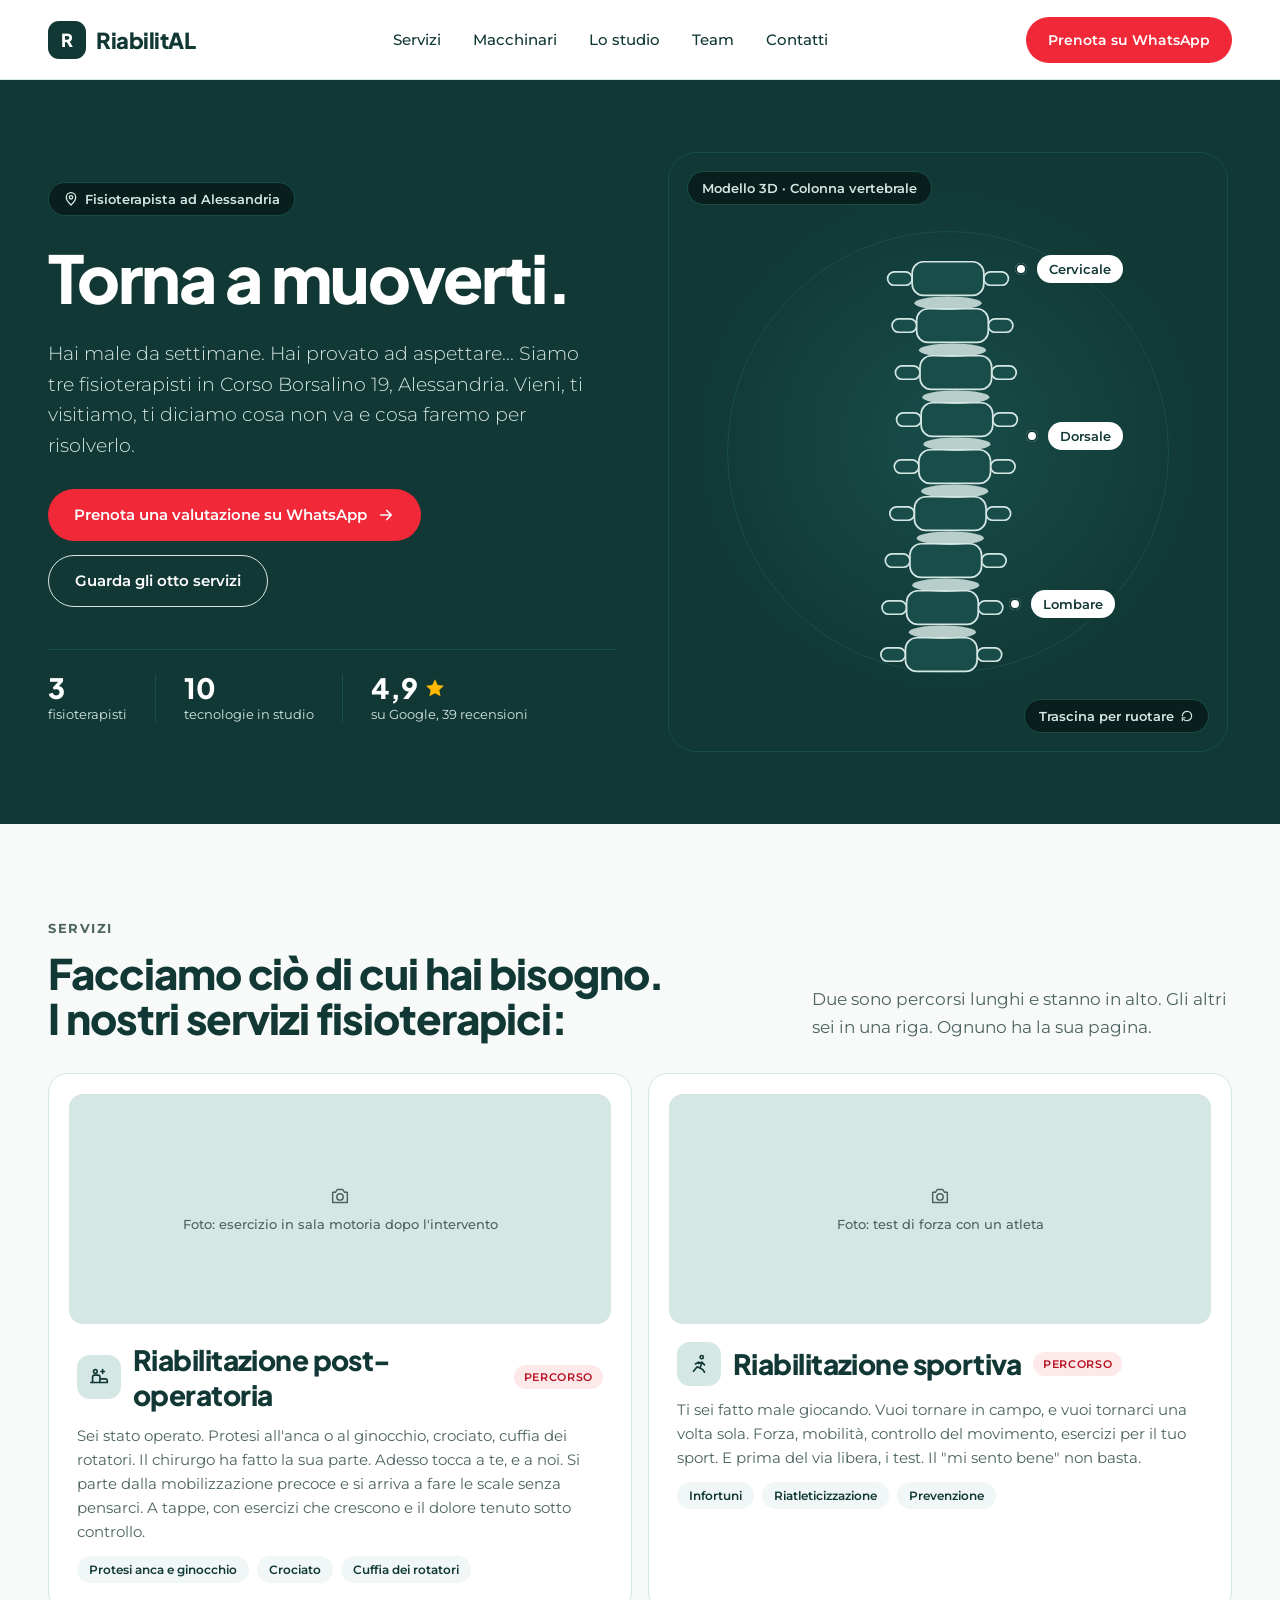
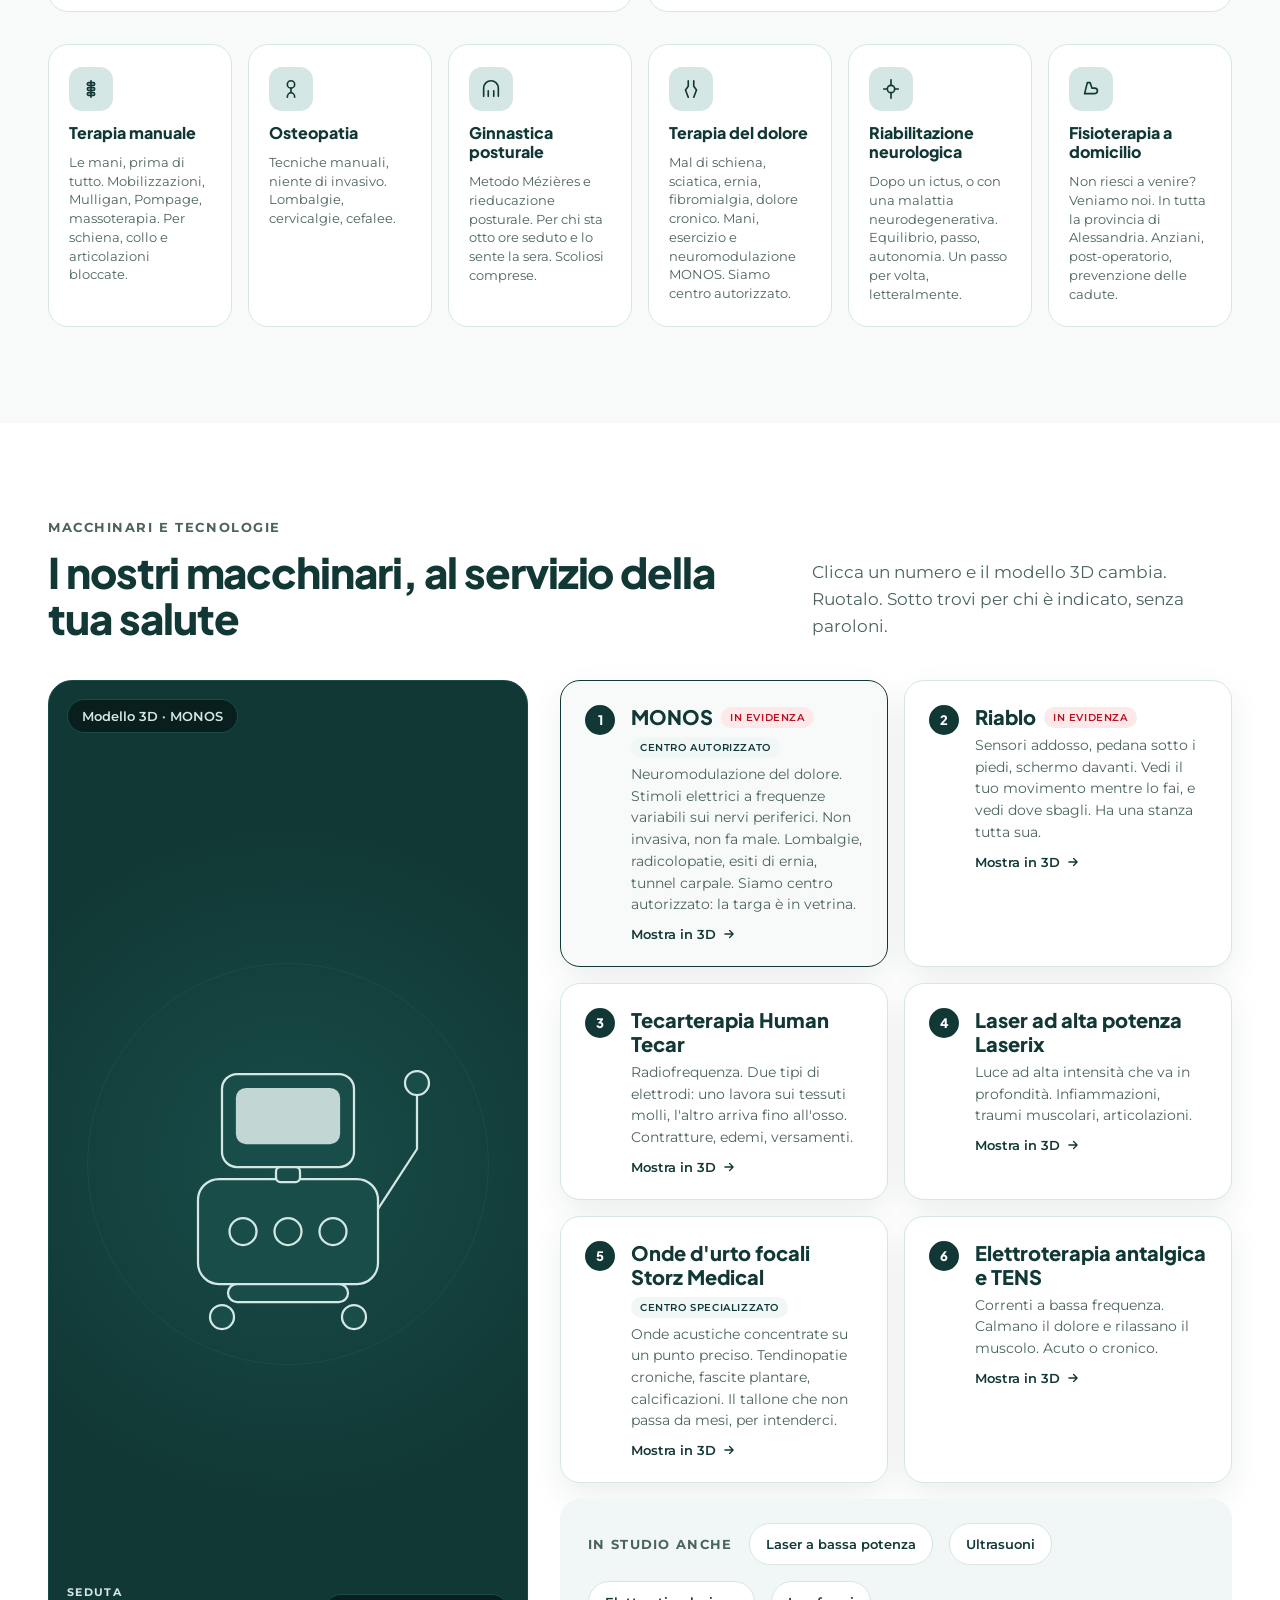
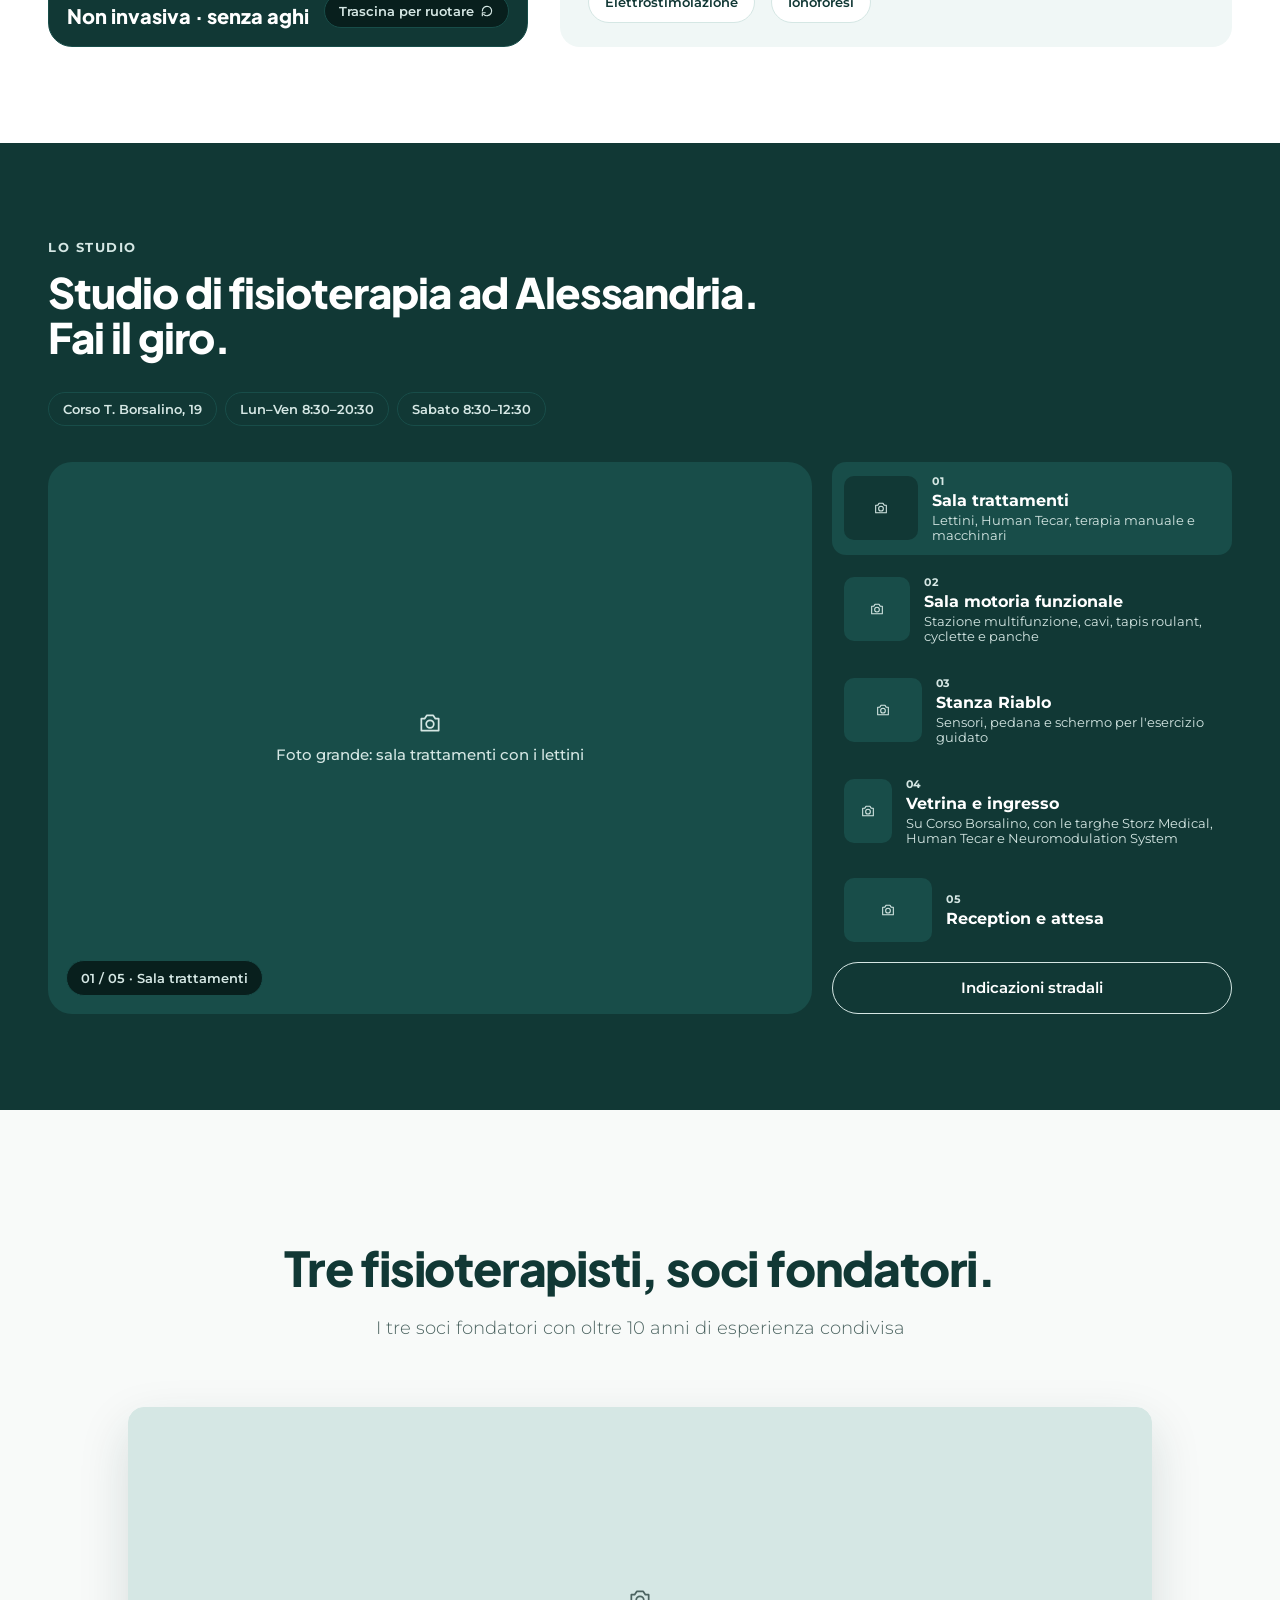
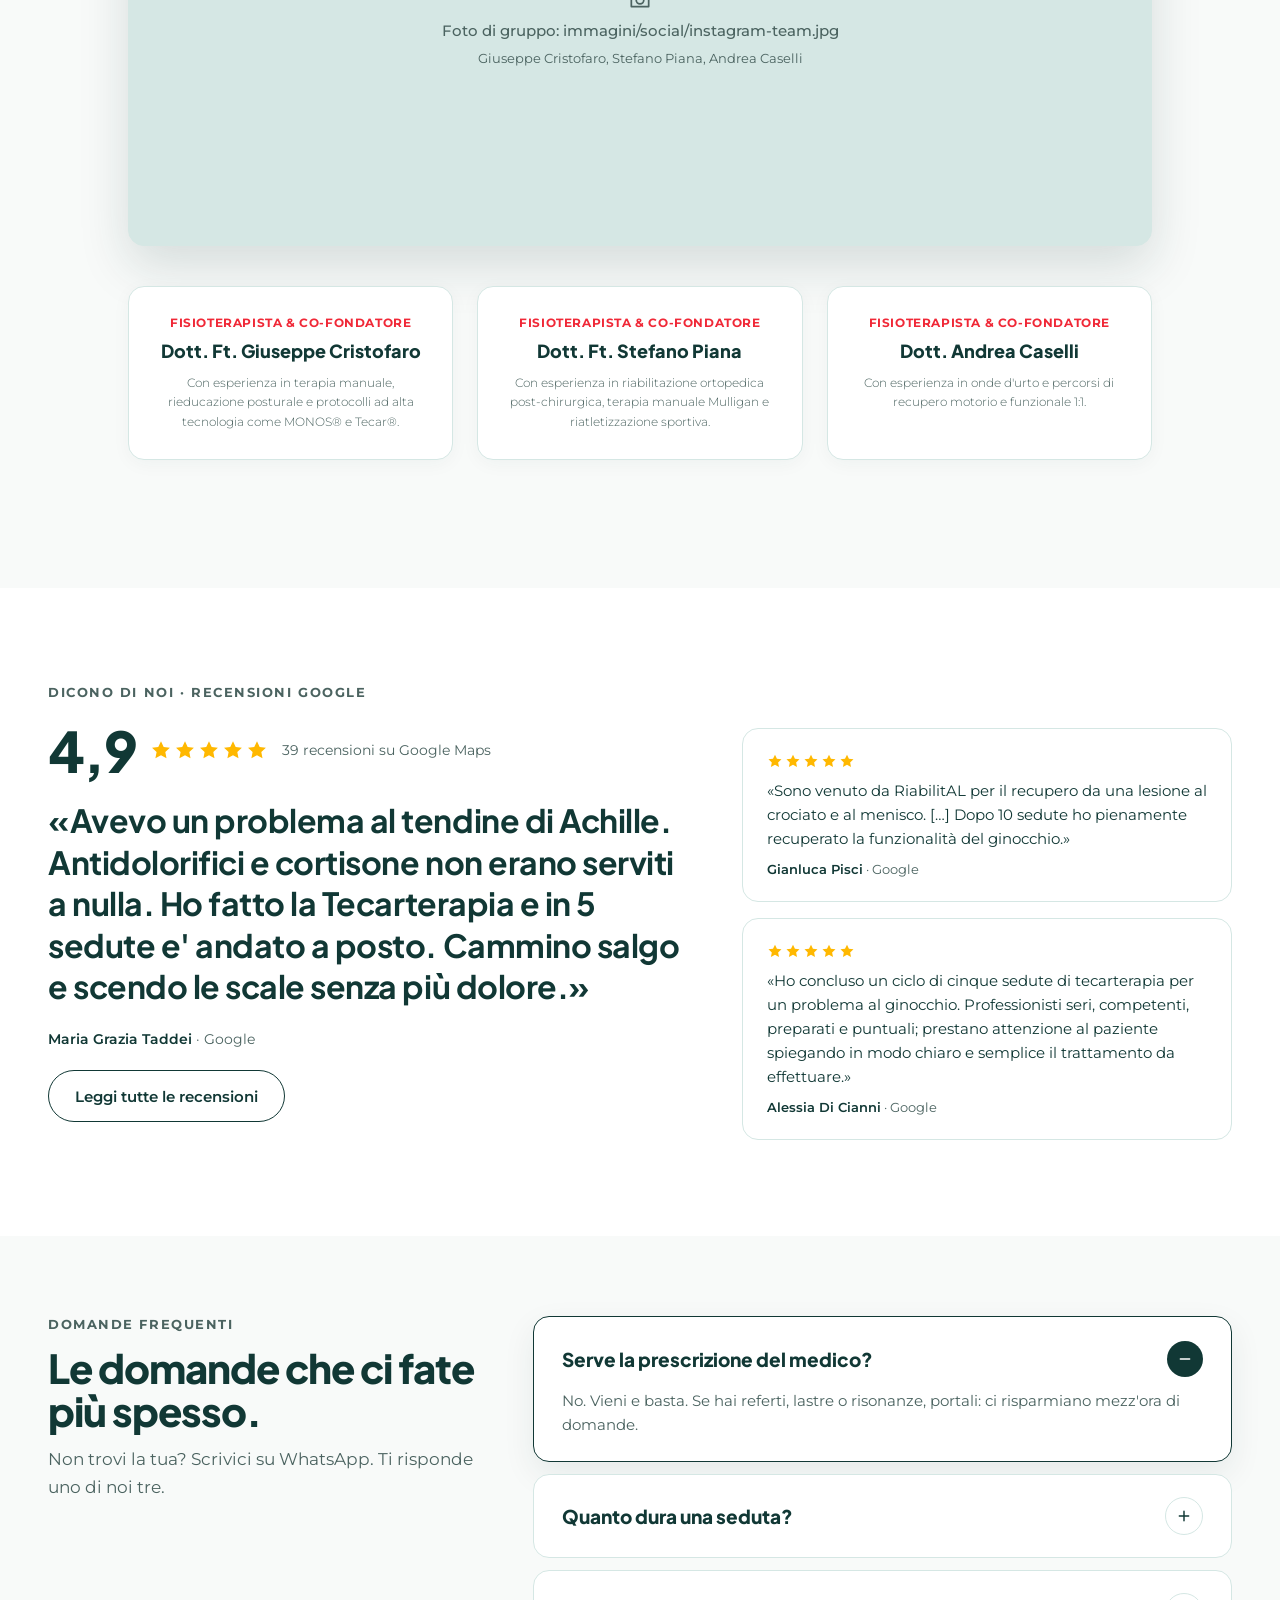
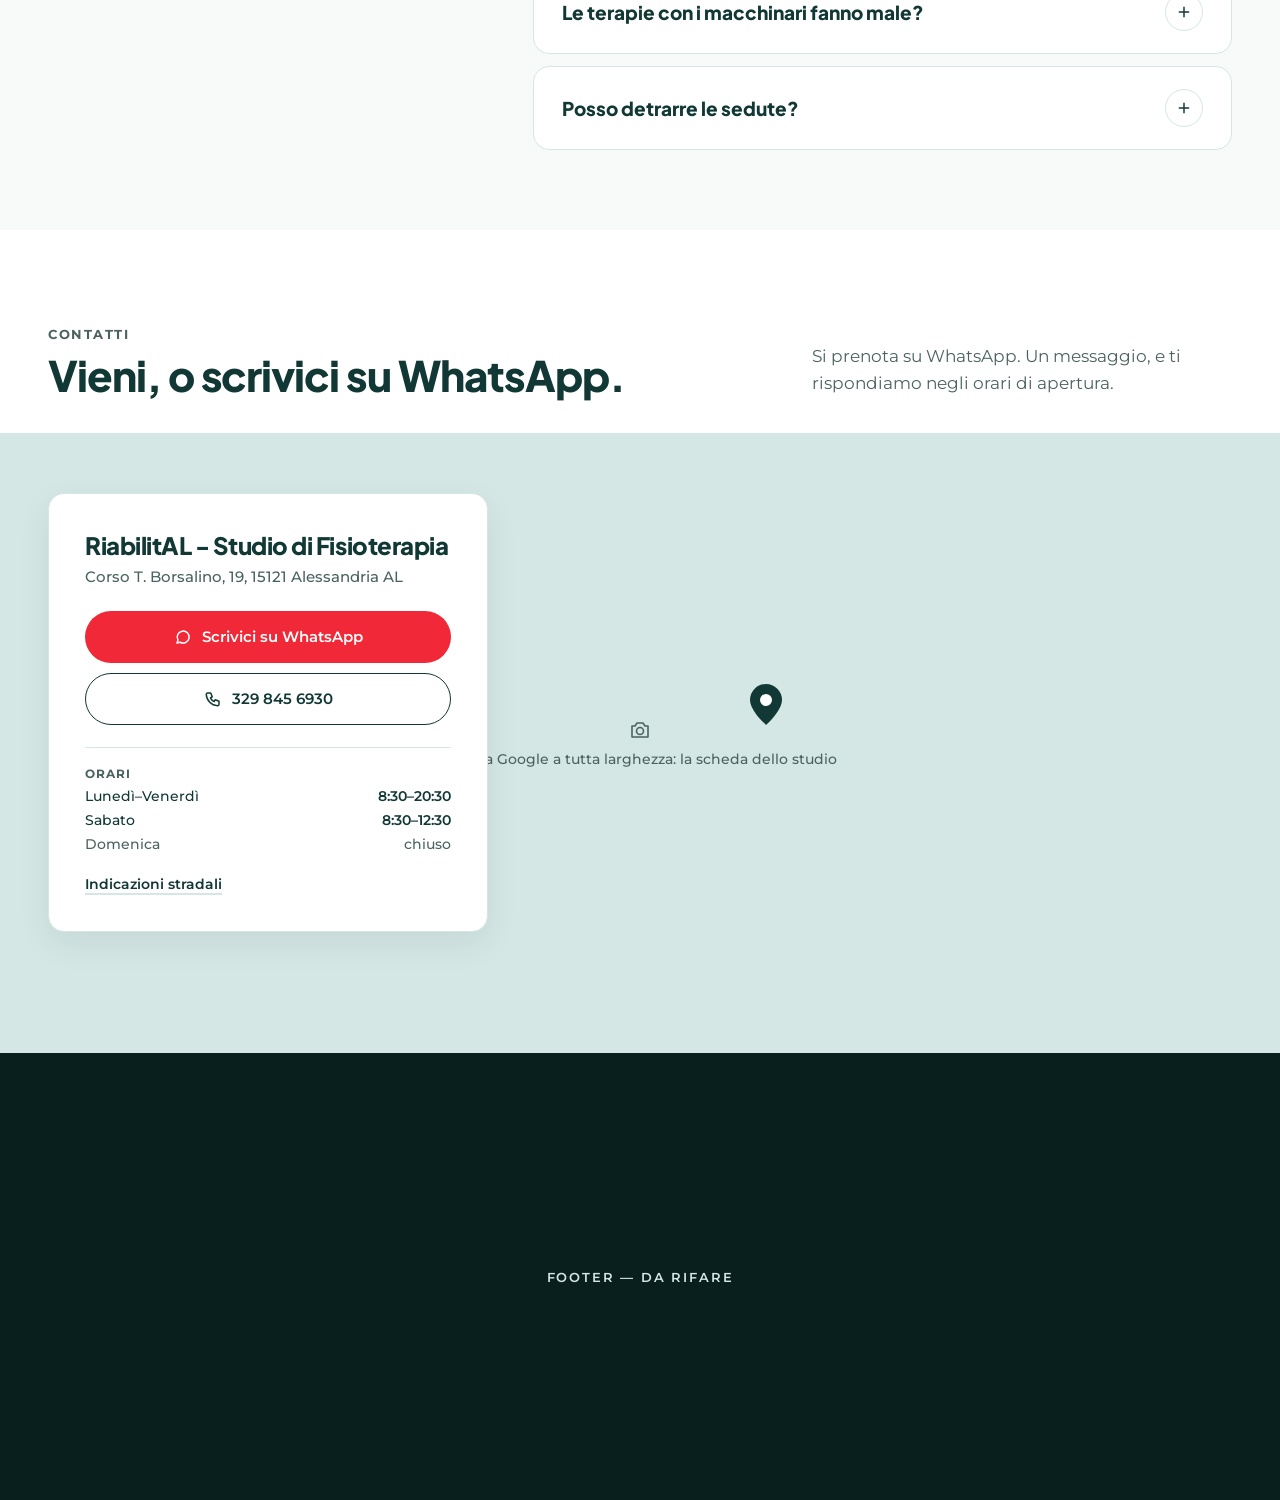
==== anteprima/a-desktop.html @ d99a300f "Anteprima privata home: versioni A e B con interruttore Co-Authored-By: Claude Opus 5.5 <noreply@ant" ====
<!doctype html>
<html lang="it">
<head>
<meta charset="utf-8">
<meta name="robots" content="noindex, nofollow">
<title>RiabilitAL — Versione A (Unione), desktop</title>

<meta name="viewport" content="width=device-width, initial-scale=1">

<link rel="preconnect" href="https://fonts.googleapis.com">
<link href="https://fonts.googleapis.com/css2?family=Plus+Jakarta+Sans:wght@700;800;900&family=Montserrat:wght@300;400;500;600;700&display=swap" rel="stylesheet">
<style>
body{margin:0;background:#ffffff;color:#113835;font-family:Montserrat,'Segoe UI',Arial,sans-serif;-webkit-font-smoothing:antialiased}
h1,h2,h3,h4{font-family:'Plus Jakarta Sans',Montserrat,Arial,sans-serif;margin:0;color:inherit}
p{margin:0}
a{color:inherit;text-decoration:none}a:hover{color:inherit}
button{font-family:inherit}
.wrap{max-width:1376px;margin:0 auto;padding:0 48px;box-sizing:border-box;width:100%}
.btn{display:inline-flex;align-items:center;justify-content:center;gap:10px;border-radius:999px;padding:0 26px;height:52px;font-weight:600;font-size:15px;white-space:nowrap;box-sizing:border-box;border:0;cursor:pointer}
.cta{background:#f02837;color:#ffffff}.cta:hover{background:#d41c2a!important}.cta:active{background:#b81220!important}
.chip{display:inline-flex;align-items:center;gap:6px;border-radius:999px;padding:8px 14px;font-size:13px;font-weight:600;white-space:nowrap;box-sizing:border-box}
.tile{background:#ffffff;border:1px solid #d5e7e4;border-radius:20px;box-sizing:border-box}
.card{background:#ffffff;border:1px solid #d5e7e4;border-radius:16px;box-sizing:border-box}
.lift{box-shadow:0 12px 32px rgba(17,56,53,.08)}
.ph{background:#d5e7e4;border-radius:14px;display:flex;flex-direction:column;align-items:center;justify-content:center;gap:8px;color:#4b6360;font-size:13px;font-weight:500;text-align:center;padding:16px;box-sizing:border-box;line-height:1.4}
.ph.dk{background:#184d49;color:#d5e7e4}
.eyebrow{font-size:13px;font-weight:700;letter-spacing:.12em;text-transform:uppercase;color:#4b6360}
.h2{font-size:42px;font-weight:800;letter-spacing:-.025em;line-height:1.08}
.lead{font-size:17px;line-height:1.6;color:#4b6360}
.ico{width:44px;height:44px;border-radius:13px;background:#d5e7e4;display:flex;align-items:center;justify-content:center;color:#113835;flex:none}
.stars{display:inline-flex;gap:2px}
.dot{width:30px;height:30px;border-radius:50%;background:#113835;color:#ffffff;display:flex;align-items:center;justify-content:center;font-family:'Plus Jakarta Sans',sans-serif;font-weight:800;font-size:13px;border:2px solid #113835;box-sizing:border-box;flex:none}
@keyframes sway{from{transform:rotateY(-26deg)}to{transform:rotateY(26deg)}}
.sway{animation:sway 7s ease-in-out infinite alternate;transform-style:preserve-3d}
@keyframes pulse{from{transform:scale(1);opacity:.7}to{transform:scale(2.8);opacity:0}}
.pulse{animation:pulse 2.2s ease-out infinite}
</style>
</head>
<body>


<div style="display:flex;flex-direction:column;min-height:7900px;width:100%;background:#ffffff">

<header style="background:#ffffff;width:100%;height:80px;box-sizing:border-box;padding:0 48px;display:flex;align-items:center;justify-content:space-between;gap:32px;border-bottom:1px solid #d5e7e4;position:relative;z-index:2">
<a href="#" aria-label="RiabilitAL, torna alla home" style="display:flex;align-items:center;gap:10px">
<span style="width:38px;height:38px;border-radius:11px;background:#113835;color:#ffffff;display:flex;align-items:center;justify-content:center;font-family:'Plus Jakarta Sans',sans-serif;font-weight:900;font-size:18px">R</span>
<span style="font-family:'Plus Jakarta Sans',sans-serif;font-weight:800;font-size:22px;letter-spacing:-.02em;color:#113835">RiabilitAL</span>
</a>
<nav aria-label="Menu principale" style="display:flex;align-items:center;gap:32px;font-size:15px;font-weight:500;color:#113835">
<a href="#servizi">Servizi</a><a href="#macchinari">Macchinari</a><a href="#studio">Lo studio</a><a href="#team">Team</a><a href="#contatti">Contatti</a>
</nav>
<a href="https://wa.me/393298456930?text=Buongiorno%2C%20vorrei%20prenotare%20una%20valutazione%20fisioterapica.%20Quando%20avete%20posto%3F" class="btn cta" style="height:46px;padding:0 22px;font-size:14px">Prenota su WhatsApp</a>
</header>

<section id="hero" style="background:#113835;color:#ffffff;position:relative;overflow:hidden">
<div class="wrap" style="display:grid;grid-template-columns:repeat(auto-fit,minmax(min(520px,100%),1fr));gap:48px;align-items:center;padding-top:72px;padding-bottom:72px;min-height:740px">
<div style="display:flex;flex-direction:column;gap:28px">
<h1 class="chip" style="align-self:flex-start;border:1px solid #184d49;background:#081f1d;color:#d5e7e4;font-family:inherit"><svg width="16" height="16" viewBox="0 0 24 24" fill="none" stroke="currentColor" stroke-width="2" stroke-linecap="round" stroke-linejoin="round" aria-hidden="true"><path d="M12 21s-7-6.2-7-11.5A7 7 0 0 1 19 9.5C19 14.8 12 21 12 21z"/><circle cx="12" cy="9.5" r="2.5"/></svg>Fisioterapista ad Alessandria</h1>
<p style="font-family:'Plus Jakarta Sans',Montserrat,Arial,sans-serif;font-size:66px;font-weight:800;line-height:1.02;letter-spacing:-.03em;color:#ffffff">Torna a muoverti.</p>
<p style="font-size:19px;line-height:1.6;color:#d5e7e4;font-weight:300;max-width:540px">Hai male da settimane. Hai provato ad aspettare... Siamo tre fisioterapisti in Corso Borsalino 19, Alessandria. Vieni, ti visitiamo, ti diciamo cosa non va e cosa faremo per risolverlo.</p>
<div style="display:flex;gap:14px;flex-wrap:wrap">
<a href="https://wa.me/393298456930?text=Buongiorno%2C%20vorrei%20prenotare%20una%20valutazione%20fisioterapica.%20Quando%20avete%20posto%3F" class="btn cta">Prenota una valutazione su WhatsApp<svg width="18" height="18" viewBox="0 0 24 24" fill="none" stroke="currentColor" stroke-width="2.2" stroke-linecap="round" stroke-linejoin="round" aria-hidden="true"><path d="M5 12h14M13 6l6 6-6 6"/></svg></a>
<a href="#servizi" class="btn" style="border:1.5px solid #d5e7e4;color:#ffffff;background:transparent">Guarda gli otto servizi</a>
</div>
<div style="display:flex;margin-top:14px;border-top:1px solid #184d49;padding-top:24px">
<div style="padding-right:28px;border-right:1px solid #184d49;display:flex;flex-direction:column;gap:4px"><strong style="font-family:'Plus Jakarta Sans',sans-serif;font-size:28px;font-weight:800;line-height:1">3</strong><span style="font-size:13px;color:#d5e7e4">fisioterapisti</span></div>
<div style="padding:0 28px;border-right:1px solid #184d49;display:flex;flex-direction:column;gap:4px"><strong style="font-family:'Plus Jakarta Sans',sans-serif;font-size:28px;font-weight:800;line-height:1">10</strong><span style="font-size:13px;color:#d5e7e4">tecnologie in studio</span></div>
<div style="padding-left:28px;display:flex;flex-direction:column;gap:4px"><strong style="font-family:'Plus Jakarta Sans',sans-serif;font-size:28px;font-weight:800;line-height:1;display:inline-flex;align-items:center;gap:6px">4,9<svg width="22" height="22" viewBox="0 0 24 24" fill="#ffb800" aria-hidden="true"><path d="M12 2.5l2.9 6.2 6.8.8-5 4.7 1.3 6.7L12 17.6 5.9 20.9l1.3-6.7-5-4.7 6.8-.8z"/></svg></strong><span style="font-size:13px;color:#d5e7e4">su Google, 39 recensioni</span></div>
</div>
</div>
<div style="display:flex;justify-content:center">
<div style="position:relative;width:100%;max-width:560px;height:600px;border-radius:28px;border:1px solid #184d49;background:radial-gradient(circle at 50% 48%,#184d49 0%,#113835 62%);display:flex;align-items:center;justify-content:center;overflow:hidden;box-sizing:border-box">
<span aria-hidden="true" style="position:absolute;width:440px;height:440px;border-radius:50%;border:1px solid #184d49;left:50%;top:50%;transform:translate(-50%,-50%)"></span>
<span class="chip" style="position:absolute;top:18px;left:18px;background:#081f1d;color:#d5e7e4;border:1px solid #184d49">Modello 3D · Colonna vertebrale</span>
<span class="chip" style="position:absolute;bottom:18px;right:18px;background:#081f1d;color:#d5e7e4;border:1px solid #184d49">Trascina per ruotare<svg width="14" height="14" viewBox="0 0 24 24" fill="none" stroke="currentColor" stroke-width="2" stroke-linecap="round" stroke-linejoin="round" aria-hidden="true"><path d="M4 12a8 8 0 1 1 2.3 5.7"/><path d="M4 20v-5h5"/></svg></span>
<div style="perspective:900px;display:flex;align-items:center;justify-content:center">
<svg class="sway" width="230" height="470" viewBox="0 0 200 420" role="img" aria-label="Segnaposto del modello 3D della colonna vertebrale che ruota">
<g stroke="#d5e7e4" stroke-width="1.5" fill="#184d49">
<rect x="46" y="49" width="22" height="12" rx="6"/><rect x="132" y="49" width="22" height="12" rx="6"/><rect x="68" y="40" width="64" height="30" rx="10"/>
<rect x="50" y="91" width="22" height="12" rx="6"/><rect x="136" y="91" width="22" height="12" rx="6"/><rect x="72" y="82" width="64" height="30" rx="10"/>
<rect x="53" y="133" width="22" height="12" rx="6"/><rect x="139" y="133" width="22" height="12" rx="6"/><rect x="75" y="124" width="64" height="30" rx="10"/>
<rect x="54" y="175" width="22" height="12" rx="6"/><rect x="140" y="175" width="22" height="12" rx="6"/><rect x="76" y="166" width="64" height="30" rx="10"/>
<rect x="52" y="217" width="22" height="12" rx="6"/><rect x="138" y="217" width="22" height="12" rx="6"/><rect x="74" y="208" width="64" height="30" rx="10"/>
<rect x="48" y="259" width="22" height="12" rx="6"/><rect x="134" y="259" width="22" height="12" rx="6"/><rect x="70" y="250" width="64" height="30" rx="10"/>
<rect x="44" y="301" width="22" height="12" rx="6"/><rect x="130" y="301" width="22" height="12" rx="6"/><rect x="66" y="292" width="64" height="30" rx="10"/>
<rect x="41" y="343" width="22" height="12" rx="6"/><rect x="127" y="343" width="22" height="12" rx="6"/><rect x="63" y="334" width="64" height="30" rx="10"/>
<rect x="40" y="385" width="22" height="12" rx="6"/><rect x="126" y="385" width="22" height="12" rx="6"/><rect x="62" y="376" width="64" height="30" rx="10"/>
</g>
<g fill="#d5e7e4" opacity=".85">
<ellipse cx="100" cy="77" rx="30" ry="6"/><ellipse cx="104" cy="119" rx="30" ry="6"/><ellipse cx="107" cy="161" rx="30" ry="6"/><ellipse cx="108" cy="203" rx="30" ry="6"/><ellipse cx="106" cy="245" rx="30" ry="6"/><ellipse cx="102" cy="287" rx="30" ry="6"/><ellipse cx="98" cy="329" rx="30" ry="6"/><ellipse cx="95" cy="371" rx="30" ry="6"/>
</g>
</svg>
</div>
<a href="#servizi" style="position:absolute;left:62%;top:17%;display:flex;align-items:center;gap:10px"><span style="position:relative;width:12px;height:12px;display:block"><span class="pulse" style="position:absolute;inset:0;border-radius:50%;background:#d5e7e4"></span><span style="position:absolute;inset:0;border-radius:50%;background:#ffffff;border:2px solid #113835;box-sizing:border-box"></span></span><span class="chip" style="background:#ffffff;color:#113835;padding:6px 12px">Cervicale</span></a>
<a href="#servizi" style="position:absolute;left:64%;top:45%;display:flex;align-items:center;gap:10px"><span style="position:relative;width:12px;height:12px;display:block"><span class="pulse" style="position:absolute;inset:0;border-radius:50%;background:#d5e7e4"></span><span style="position:absolute;inset:0;border-radius:50%;background:#ffffff;border:2px solid #113835;box-sizing:border-box"></span></span><span class="chip" style="background:#ffffff;color:#113835;padding:6px 12px">Dorsale</span></a>
<a href="#servizi" style="position:absolute;left:61%;top:73%;display:flex;align-items:center;gap:10px"><span style="position:relative;width:12px;height:12px;display:block"><span class="pulse" style="position:absolute;inset:0;border-radius:50%;background:#d5e7e4"></span><span style="position:absolute;inset:0;border-radius:50%;background:#ffffff;border:2px solid #113835;box-sizing:border-box"></span></span><span class="chip" style="background:#ffffff;color:#113835;padding:6px 12px">Lombare</span></a>
</div>
</div>
</div>
</section>

<section id="servizi" style="background:#f8faf9;padding:96px 0">
<div class="wrap" style="display:flex;flex-direction:column;gap:32px">
<div style="display:flex;justify-content:space-between;align-items:flex-end;gap:32px;flex-wrap:wrap">
<div style="display:flex;flex-direction:column;gap:14px;max-width:720px"><span class="eyebrow">Servizi</span><h2 class="h2">Facciamo ciò di cui hai bisogno.<br>I nostri servizi fisioterapici:</h2></div>
<p class="lead" style="max-width:420px">Due sono percorsi lunghi e stanno in alto. Gli altri sei in una riga. Ognuno ha la sua pagina.</p>
</div>
<style>#servizi .sc{overflow:hidden;box-sizing:border-box}#servizi .sc.big{padding:20px;display:flex;flex-direction:column;gap:18px}#servizi .sc.small{padding:22px 20px;display:flex;flex-direction:column;gap:12px;min-height:190px}#servizi .pw{overflow:hidden}#servizi .bd{display:flex;flex-direction:column;gap:12px}#servizi .sc.big .bd{padding:0 8px 8px}#servizi .hd{display:flex;align-items:center;gap:12px}#servizi .sc.small .hd{justify-content:space-between}#servizi .tb{font-size:28px;font-weight:800;letter-spacing:-.02em}#servizi .ts{font-size:16px;font-weight:800;line-height:1.2}#servizi .lt{font-size:15px;line-height:1.6;color:#4b6360}#servizi .sl{font-size:12.5px;line-height:1.5;color:#4b6360}#servizi .tg{display:flex;gap:8px;flex-wrap:wrap}#servizi .sc.small .pw,#servizi .sc.small .tb,#servizi .sc.small .pc,#servizi .sc.small .lt,#servizi .sc.small .tg{display:none}#servizi .sc.big .ts,#servizi .sc.big .sl{display:none}</style>
<div id="serv-area" style="display:flex;flex-direction:column;gap:32px">
<div id="serv-big" style="display:grid;grid-template-columns:repeat(2,minmax(0,1fr));gap:16px">
<a href="#" class="tile sc big" data-k="0"><div class="pw"><div class="ph" style="height:230px"><svg width="22" height="22" viewBox="0 0 24 24" fill="none" stroke="currentColor" stroke-width="1.6" stroke-linecap="round" stroke-linejoin="round" aria-hidden="true"><path d="M4 8h3l2-3h6l2 3h3v11H4z"/><circle cx="12" cy="13" r="3.5"/></svg><span>Foto: esercizio in sala motoria dopo l'intervento</span></div></div><div class="bd"><div class="hd"><span class="ico"><svg width="22" height="22" viewBox="0 0 24 24" fill="none" stroke="currentColor" stroke-width="1.8" stroke-linecap="round" stroke-linejoin="round" aria-hidden="true"><path d="M3 18h18"/><path d="M5 18v-6a2 2 0 0 1 2-2h4a2 2 0 0 1 2 2v6"/><path d="M14 14h5a2 2 0 0 1 2 2v2"/><circle cx="8" cy="6" r="2"/><path d="M16 4v4M14 6h4"/></svg></span><h3 class="tb">Riabilitazione post-operatoria</h3><span class="chip pc" style="background:#fde8ea;color:#b81220;padding:5px 10px;font-size:11px;letter-spacing:.06em;text-transform:uppercase">Percorso</span></div><h3 class="ts">Riabilitazione post-operatoria</h3><p class="lt">Sei stato operato. Protesi all'anca o al ginocchio, crociato, cuffia dei rotatori. Il chirurgo ha fatto la sua parte. Adesso tocca a te, e a noi. Si parte dalla mobilizzazione precoce e si arriva a fare le scale senza pensarci. A tappe, con esercizi che crescono e il dolore tenuto sotto controllo.</p><div class="tg"><span class="chip" style="background:#f0f7f6;color:#113835;padding:6px 12px;font-size:12px">Protesi anca e ginocchio</span><span class="chip" style="background:#f0f7f6;color:#113835;padding:6px 12px;font-size:12px">Crociato</span><span class="chip" style="background:#f0f7f6;color:#113835;padding:6px 12px;font-size:12px">Cuffia dei rotatori</span></div><p class="sl">Il chirurgo ha finito. Adesso tocca a te. Protesi, crociato, cuffia dei rotatori.</p></div></a>
<a href="#" class="tile sc big" data-k="7"><div class="pw"><div class="ph" style="height:230px"><svg width="22" height="22" viewBox="0 0 24 24" fill="none" stroke="currentColor" stroke-width="1.6" stroke-linecap="round" stroke-linejoin="round" aria-hidden="true"><path d="M4 8h3l2-3h6l2 3h3v11H4z"/><circle cx="12" cy="13" r="3.5"/></svg><span>Foto: test di forza con un atleta</span></div></div><div class="bd"><div class="hd"><span class="ico"><svg width="22" height="22" viewBox="0 0 24 24" fill="none" stroke="currentColor" stroke-width="1.8" stroke-linecap="round" stroke-linejoin="round" aria-hidden="true"><circle cx="15" cy="4.5" r="1.8"/><path d="M6 20l4-5 3 1.5 2-5-3.5-1.5L8 12"/><path d="M13 16.5l3 1.5 2 3"/><path d="M11.5 11.5L15 10l3 3"/></svg></span><h3 class="tb">Riabilitazione sportiva</h3><span class="chip pc" style="background:#fde8ea;color:#b81220;padding:5px 10px;font-size:11px;letter-spacing:.06em;text-transform:uppercase">Percorso</span></div><h3 class="ts">Riabilitazione sportiva</h3><p class="lt">Ti sei fatto male giocando. Vuoi tornare in campo, e vuoi tornarci una volta sola. Forza, mobilità, controllo del movimento, esercizi per il tuo sport. E prima del via libera, i test. Il "mi sento bene" non basta.</p><div class="tg"><span class="chip" style="background:#f0f7f6;color:#113835;padding:6px 12px;font-size:12px">Infortuni</span><span class="chip" style="background:#f0f7f6;color:#113835;padding:6px 12px;font-size:12px">Riatleticizzazione</span><span class="chip" style="background:#f0f7f6;color:#113835;padding:6px 12px;font-size:12px">Prevenzione</span></div><p class="sl">Vuoi tornare in campo una volta sola. Test di forza prima del via libera.</p></div></a>
</div>
<div id="serv-small" style="display:grid;grid-template-columns:repeat(6,minmax(0,1fr));gap:16px">
<a href="#" class="tile sc small" data-k="1"><div class="pw"><div class="ph" style="height:230px"><svg width="22" height="22" viewBox="0 0 24 24" fill="none" stroke="currentColor" stroke-width="1.6" stroke-linecap="round" stroke-linejoin="round" aria-hidden="true"><path d="M4 8h3l2-3h6l2 3h3v11H4z"/><circle cx="12" cy="13" r="3.5"/></svg><span>Foto: trattamento lombare sul lettino</span></div></div><div class="bd"><div class="hd"><span class="ico"><svg width="22" height="22" viewBox="0 0 24 24" fill="none" stroke="currentColor" stroke-width="1.8" stroke-linecap="round" stroke-linejoin="round" aria-hidden="true"><path d="M12 3v18"/><rect x="8" y="5" width="8" height="3" rx="1.5"/><rect x="8" y="10.5" width="8" height="3" rx="1.5"/><rect x="8" y="16" width="8" height="3" rx="1.5"/></svg></span><h3 class="tb">Terapia manuale</h3></div><h3 class="ts">Terapia manuale</h3><p class="lt">Le mani, prima di tutto. Mobilizzazioni, Mulligan, Pompage, massoterapia. Per schiena, collo e articolazioni bloccate.</p><p class="sl">Le mani, prima di tutto. Mobilizzazioni, Mulligan, Pompage, massoterapia. Per schiena, collo e articolazioni bloccate.</p></div></a>
<a href="#" class="tile sc small" data-k="2"><div class="pw"><div class="ph" style="height:230px"><svg width="22" height="22" viewBox="0 0 24 24" fill="none" stroke="currentColor" stroke-width="1.6" stroke-linecap="round" stroke-linejoin="round" aria-hidden="true"><path d="M4 8h3l2-3h6l2 3h3v11H4z"/><circle cx="12" cy="13" r="3.5"/></svg><span>Foto: mobilizzazione del collo</span></div></div><div class="bd"><div class="hd"><span class="ico"><svg width="22" height="22" viewBox="0 0 24 24" fill="none" stroke="currentColor" stroke-width="1.8" stroke-linecap="round" stroke-linejoin="round" aria-hidden="true"><circle cx="12" cy="7" r="4"/><path d="M12 11v4M8 21c0-3 2-5 4-5s4 2 4 5"/></svg></span><h3 class="tb">Osteopatia</h3></div><h3 class="ts">Osteopatia</h3><p class="lt">Tecniche manuali, niente di invasivo. Lombalgie, cervicalgie, cefalee.</p><p class="sl">Tecniche manuali, niente di invasivo. Lombalgie, cervicalgie, cefalee.</p></div></a>
<a href="#" class="tile sc small" data-k="3"><div class="pw"><div class="ph" style="height:230px"><svg width="22" height="22" viewBox="0 0 24 24" fill="none" stroke="currentColor" stroke-width="1.6" stroke-linecap="round" stroke-linejoin="round" aria-hidden="true"><path d="M4 8h3l2-3h6l2 3h3v11H4z"/><circle cx="12" cy="13" r="3.5"/></svg><span>Foto: esercizio posturale in sala motoria</span></div></div><div class="bd"><div class="hd"><span class="ico"><svg width="22" height="22" viewBox="0 0 24 24" fill="none" stroke="currentColor" stroke-width="1.8" stroke-linecap="round" stroke-linejoin="round" aria-hidden="true"><path d="M4 20v-9a8 8 0 0 1 16 0v9"/><path d="M9 20v-6M15 20v-6"/></svg></span><h3 class="tb">Ginnastica posturale</h3></div><h3 class="ts">Ginnastica posturale</h3><p class="lt">Metodo Mézières e rieducazione posturale. Per chi sta otto ore seduto e lo sente la sera. Scoliosi comprese.</p><p class="sl">Metodo Mézières e rieducazione posturale. Per chi sta otto ore seduto e lo sente la sera. Scoliosi comprese.</p></div></a>
<a href="#" class="tile sc small" data-k="4"><div class="pw"><div class="ph" style="height:230px"><svg width="22" height="22" viewBox="0 0 24 24" fill="none" stroke="currentColor" stroke-width="1.6" stroke-linecap="round" stroke-linejoin="round" aria-hidden="true"><path d="M4 8h3l2-3h6l2 3h3v11H4z"/><circle cx="12" cy="13" r="3.5"/></svg><span>Foto: MONOS in uso</span></div></div><div class="bd"><div class="hd"><span class="ico"><svg width="22" height="22" viewBox="0 0 24 24" fill="none" stroke="currentColor" stroke-width="1.8" stroke-linecap="round" stroke-linejoin="round" aria-hidden="true"><path d="M9 3v6l-3 4 3 8M15 3v6l3 4-3 8"/></svg></span><h3 class="tb">Terapia del dolore</h3></div><h3 class="ts">Terapia del dolore</h3><p class="lt">Mal di schiena, sciatica, ernia, fibromialgia, dolore cronico. Mani, esercizio e neuromodulazione MONOS. Siamo centro autorizzato.</p><p class="sl">Mal di schiena, sciatica, ernia, fibromialgia, dolore cronico. Mani, esercizio e neuromodulazione MONOS. Siamo centro autorizzato.</p></div></a>
<a href="#" class="tile sc small" data-k="5"><div class="pw"><div class="ph" style="height:230px"><svg width="22" height="22" viewBox="0 0 24 24" fill="none" stroke="currentColor" stroke-width="1.6" stroke-linecap="round" stroke-linejoin="round" aria-hidden="true"><path d="M4 8h3l2-3h6l2 3h3v11H4z"/><circle cx="12" cy="13" r="3.5"/></svg><span>Foto: esercizio di equilibrio con Riablo</span></div></div><div class="bd"><div class="hd"><span class="ico"><svg width="22" height="22" viewBox="0 0 24 24" fill="none" stroke="currentColor" stroke-width="1.8" stroke-linecap="round" stroke-linejoin="round" aria-hidden="true"><circle cx="12" cy="12" r="4"/><path d="M12 2v6M12 16v6M4 12h4M16 12h4"/></svg></span><h3 class="tb">Riabilitazione neurologica</h3></div><h3 class="ts">Riabilitazione neurologica</h3><p class="lt">Dopo un ictus, o con una malattia neurodegenerativa. Equilibrio, passo, autonomia. Un passo per volta, letteralmente.</p><p class="sl">Dopo un ictus, o con una malattia neurodegenerativa. Equilibrio, passo, autonomia. Un passo per volta, letteralmente.</p></div></a>
<a href="#" class="tile sc small" data-k="6"><div class="pw"><div class="ph" style="height:230px"><svg width="22" height="22" viewBox="0 0 24 24" fill="none" stroke="currentColor" stroke-width="1.6" stroke-linecap="round" stroke-linejoin="round" aria-hidden="true"><path d="M4 8h3l2-3h6l2 3h3v11H4z"/><circle cx="12" cy="13" r="3.5"/></svg><span>Foto: fisioterapista con la borsa, fuori dallo studio</span></div></div><div class="bd"><div class="hd"><span class="ico"><svg width="22" height="22" viewBox="0 0 24 24" fill="none" stroke="currentColor" stroke-width="1.8" stroke-linecap="round" stroke-linejoin="round" aria-hidden="true"><path d="M5 17h11a3 3 0 0 0 0-6h-3l-2-6H8l-3 12z"/></svg></span><h3 class="tb">Fisioterapia a domicilio</h3></div><h3 class="ts">Fisioterapia a domicilio</h3><p class="lt">Non riesci a venire? Veniamo noi. In tutta la provincia di Alessandria. Anziani, post-operatorio, prevenzione delle cadute.</p><p class="sl">Non riesci a venire? Veniamo noi. In tutta la provincia di Alessandria. Anziani, post-operatorio, prevenzione delle cadute.</p></div></a>
</div>
</div>
</div>
</section>

<section id="macchinari" style="background:#ffffff;padding:96px 0">
<div class="wrap" style="display:flex;flex-direction:column;gap:40px">
<div style="display:flex;justify-content:space-between;align-items:flex-end;gap:32px;flex-wrap:wrap">
<div style="display:flex;flex-direction:column;gap:14px;max-width:720px"><span class="eyebrow">Macchinari e tecnologie</span><h2 class="h2">I nostri macchinari, al servizio della tua salute</h2></div>
<p class="lead" style="max-width:420px">Clicca un numero e il modello 3D cambia. Ruotalo. Sotto trovi per chi è indicato, senza paroloni.</p>
</div>
<div style="display:grid;grid-template-columns:480px 1fr;gap:32px;align-items:stretch">
<div style="position:relative;border-radius:24px;background:radial-gradient(circle at 50% 50%,#184d49 0%,#113835 62%);border:1px solid #184d49;display:flex;align-items:center;justify-content:center;overflow:hidden;color:#ffffff;min-height:720px">
<span aria-hidden="true" style="position:absolute;width:400px;height:400px;border-radius:50%;border:1px solid #184d49;left:50%;top:50%;transform:translate(-50%,-50%)"></span>
<span class="chip" style="position:absolute;top:18px;left:18px;background:#081f1d;color:#d5e7e4;border:1px solid #184d49">Modello 3D · MONOS</span>
<span class="chip" style="position:absolute;bottom:18px;right:18px;background:#081f1d;color:#d5e7e4;border:1px solid #184d49">Trascina per ruotare<svg width="14" height="14" viewBox="0 0 24 24" fill="none" stroke="currentColor" stroke-width="2" stroke-linecap="round" stroke-linejoin="round" aria-hidden="true"><path d="M4 12a8 8 0 1 1 2.3 5.7"/><path d="M4 20v-5h5"/></svg></span>
<div style="position:absolute;bottom:18px;left:18px;display:flex;flex-direction:column;gap:4px"><span style="font-size:11px;letter-spacing:.12em;text-transform:uppercase;color:#d5e7e4;font-weight:700">Seduta</span><span style="font-family:'Plus Jakarta Sans',sans-serif;font-weight:800;font-size:20px">Non invasiva · senza aghi</span></div>
<div style="perspective:900px;display:flex;align-items:center;justify-content:center">
<svg class="sway" width="300" height="360" viewBox="0 0 200 240" role="img" aria-label="Segnaposto del modello 3D del macchinario che ruota">
<g stroke="#d5e7e4" stroke-width="1.5" fill="#184d49" stroke-linejoin="round">
<rect x="40" y="130" width="120" height="70" rx="14"/>
<rect x="56" y="60" width="88" height="62" rx="10"/>
<rect x="66" y="70" width="68" height="36" rx="6" fill="#d5e7e4" opacity=".9"/>
<rect x="92" y="122" width="16" height="10" rx="3"/>
<path d="M160 150 L186 110 L186 70" fill="none"/>
<circle cx="186" cy="66" r="8"/>
<circle cx="70" cy="165" r="9"/><circle cx="100" cy="165" r="9"/><circle cx="130" cy="165" r="9"/>
<rect x="60" y="200" width="80" height="12" rx="6"/>
<circle cx="56" cy="222" r="8"/><circle cx="144" cy="222" r="8"/>
</g>
</svg>
</div>
</div>
<div style="display:flex;flex-direction:column;gap:16px">
<div style="display:grid;grid-template-columns:repeat(2,minmax(0,1fr));gap:16px">
<a href="#" class="tile lift" style="padding:24px;display:flex;gap:16px;align-items:flex-start;border-color:#113835;background:#f8faf9"><span class="dot">1</span><div style="display:flex;flex-direction:column;gap:6px"><div style="display:flex;align-items:center;gap:8px;flex-wrap:wrap"><h3 style="font-size:20px;font-weight:800;line-height:1.2">MONOS</h3><span class="chip" style="background:#fde8ea;color:#b81220;padding:4px 9px;font-size:10px;letter-spacing:.06em;text-transform:uppercase">In evidenza</span><span class="chip" style="background:#f0f7f6;color:#113835;padding:4px 9px;font-size:10px;letter-spacing:.06em;text-transform:uppercase">Centro autorizzato</span></div><p style="font-size:14px;line-height:1.55;color:#4b6360">Neuromodulazione del dolore. Stimoli elettrici a frequenze variabili sui nervi periferici. Non invasiva, non fa male. Lombalgie, radicolopatie, esiti di ernia, tunnel carpale. Siamo centro autorizzato: la targa è in vetrina.</p><span style="font-size:13px;font-weight:600;margin-top:4px;display:inline-flex;align-items:center;gap:6px">Mostra in 3D<svg width="14" height="14" viewBox="0 0 24 24" fill="none" stroke="currentColor" stroke-width="2.2" stroke-linecap="round" stroke-linejoin="round" aria-hidden="true"><path d="M5 12h14M13 6l6 6-6 6"/></svg></span></div></a>
<a href="#" class="tile lift" style="padding:24px;display:flex;gap:16px;align-items:flex-start"><span class="dot">2</span><div style="display:flex;flex-direction:column;gap:6px"><div style="display:flex;align-items:center;gap:8px;flex-wrap:wrap"><h3 style="font-size:20px;font-weight:800;line-height:1.2">Riablo</h3><span class="chip" style="background:#fde8ea;color:#b81220;padding:4px 9px;font-size:10px;letter-spacing:.06em;text-transform:uppercase">In evidenza</span></div><p style="font-size:14px;line-height:1.55;color:#4b6360">Sensori addosso, pedana sotto i piedi, schermo davanti. Vedi il tuo movimento mentre lo fai, e vedi dove sbagli. Ha una stanza tutta sua.</p><span style="font-size:13px;font-weight:600;margin-top:4px;display:inline-flex;align-items:center;gap:6px">Mostra in 3D<svg width="14" height="14" viewBox="0 0 24 24" fill="none" stroke="currentColor" stroke-width="2.2" stroke-linecap="round" stroke-linejoin="round" aria-hidden="true"><path d="M5 12h14M13 6l6 6-6 6"/></svg></span></div></a>
<a href="#" class="tile lift" style="padding:24px;display:flex;gap:16px;align-items:flex-start"><span class="dot">3</span><div style="display:flex;flex-direction:column;gap:6px"><h3 style="font-size:20px;font-weight:800;line-height:1.2">Tecarterapia Human Tecar</h3><p style="font-size:14px;line-height:1.55;color:#4b6360">Radiofrequenza. Due tipi di elettrodi: uno lavora sui tessuti molli, l'altro arriva fino all'osso. Contratture, edemi, versamenti.</p><span style="font-size:13px;font-weight:600;margin-top:4px;display:inline-flex;align-items:center;gap:6px">Mostra in 3D<svg width="14" height="14" viewBox="0 0 24 24" fill="none" stroke="currentColor" stroke-width="2.2" stroke-linecap="round" stroke-linejoin="round" aria-hidden="true"><path d="M5 12h14M13 6l6 6-6 6"/></svg></span></div></a>
<a href="#" class="tile lift" style="padding:24px;display:flex;gap:16px;align-items:flex-start"><span class="dot">4</span><div style="display:flex;flex-direction:column;gap:6px"><h3 style="font-size:20px;font-weight:800;line-height:1.2">Laser ad alta potenza Laserix</h3><p style="font-size:14px;line-height:1.55;color:#4b6360">Luce ad alta intensità che va in profondità. Infiammazioni, traumi muscolari, articolazioni.</p><span style="font-size:13px;font-weight:600;margin-top:4px;display:inline-flex;align-items:center;gap:6px">Mostra in 3D<svg width="14" height="14" viewBox="0 0 24 24" fill="none" stroke="currentColor" stroke-width="2.2" stroke-linecap="round" stroke-linejoin="round" aria-hidden="true"><path d="M5 12h14M13 6l6 6-6 6"/></svg></span></div></a>
<a href="#" class="tile lift" style="padding:24px;display:flex;gap:16px;align-items:flex-start"><span class="dot">5</span><div style="display:flex;flex-direction:column;gap:6px"><div style="display:flex;align-items:center;gap:8px;flex-wrap:wrap"><h3 style="font-size:20px;font-weight:800;line-height:1.2">Onde d'urto focali Storz Medical</h3><span class="chip" style="background:#f0f7f6;color:#113835;padding:4px 9px;font-size:10px;letter-spacing:.06em;text-transform:uppercase">Centro specializzato</span></div><p style="font-size:14px;line-height:1.55;color:#4b6360">Onde acustiche concentrate su un punto preciso. Tendinopatie croniche, fascite plantare, calcificazioni. Il tallone che non passa da mesi, per intenderci.</p><span style="font-size:13px;font-weight:600;margin-top:4px;display:inline-flex;align-items:center;gap:6px">Mostra in 3D<svg width="14" height="14" viewBox="0 0 24 24" fill="none" stroke="currentColor" stroke-width="2.2" stroke-linecap="round" stroke-linejoin="round" aria-hidden="true"><path d="M5 12h14M13 6l6 6-6 6"/></svg></span></div></a>
<a href="#" class="tile lift" style="padding:24px;display:flex;gap:16px;align-items:flex-start"><span class="dot">6</span><div style="display:flex;flex-direction:column;gap:6px"><h3 style="font-size:20px;font-weight:800;line-height:1.2">Elettroterapia antalgica e TENS</h3><p style="font-size:14px;line-height:1.55;color:#4b6360">Correnti a bassa frequenza. Calmano il dolore e rilassano il muscolo. Acuto o cronico.</p><span style="font-size:13px;font-weight:600;margin-top:4px;display:inline-flex;align-items:center;gap:6px">Mostra in 3D<svg width="14" height="14" viewBox="0 0 24 24" fill="none" stroke="currentColor" stroke-width="2.2" stroke-linecap="round" stroke-linejoin="round" aria-hidden="true"><path d="M5 12h14M13 6l6 6-6 6"/></svg></span></div></a>
</div>
<div style="background:#f0f7f6;border-radius:20px;padding:24px 28px;display:flex;align-items:center;gap:16px;flex-wrap:wrap;margin-top:auto">
<span style="font-size:13px;font-weight:700;letter-spacing:.1em;text-transform:uppercase;color:#4b6360">In studio anche</span>
<a href="#" class="chip" style="background:#ffffff;border:1px solid #d5e7e4;color:#113835;height:42px;padding:0 16px">Laser a bassa potenza</a>
<a href="#" class="chip" style="background:#ffffff;border:1px solid #d5e7e4;color:#113835;height:42px;padding:0 16px">Ultrasuoni</a>
<a href="#" class="chip" style="background:#ffffff;border:1px solid #d5e7e4;color:#113835;height:42px;padding:0 16px">Elettrostimolazione</a>
<a href="#" class="chip" style="background:#ffffff;border:1px solid #d5e7e4;color:#113835;height:42px;padding:0 16px">Ionoforesi</a>
</div>
</div>
</div>
</div>
</section>

<section id="studio" style="background:#113835;color:#ffffff;padding:96px 0">
<div class="wrap" style="display:flex;flex-direction:column;gap:36px">
<div style="display:flex;justify-content:space-between;align-items:flex-end;gap:32px;flex-wrap:wrap">
<div style="display:flex;flex-direction:column;gap:14px;max-width:720px"><span class="eyebrow" style="color:#d5e7e4">Lo studio</span><h2 class="h2">Studio di fisioterapia ad Alessandria. Fai il giro.</h2></div>
<div style="display:flex;gap:8px;flex-wrap:wrap"><span class="chip" style="border:1px solid #184d49;color:#d5e7e4">Corso T. Borsalino, 19</span><span class="chip" style="border:1px solid #184d49;color:#d5e7e4">Lun–Ven 8:30–20:30</span><span class="chip" style="border:1px solid #184d49;color:#d5e7e4">Sabato 8:30–12:30</span></div>
</div>
<div style="display:grid;grid-template-columns:1fr 400px;gap:20px;align-items:stretch">
<div class="ph dk" style="min-height:540px;border-radius:24px;font-size:15px;position:relative"><svg width="26" height="26" viewBox="0 0 24 24" fill="none" stroke="currentColor" stroke-width="1.6" stroke-linecap="round" stroke-linejoin="round" aria-hidden="true"><path d="M4 8h3l2-3h6l2 3h3v11H4z"/><circle cx="12" cy="13" r="3.5"/></svg><span>Foto grande: sala trattamenti con i lettini</span><span class="chip" style="position:absolute;bottom:18px;left:18px;background:#081f1d;color:#d5e7e4;border:1px solid #184d49">01 / 05 · Sala trattamenti</span></div>
<div style="display:flex;flex-direction:column;gap:8px">
<a href="#" style="display:flex;align-items:center;gap:14px;padding:12px;border-radius:14px;background:#184d49"><span class="ph dk" style="width:88px;height:64px;border-radius:10px;padding:0;background:#113835;font-size:10px"><svg width="16" height="16" viewBox="0 0 24 24" fill="none" stroke="currentColor" stroke-width="1.6" stroke-linecap="round" stroke-linejoin="round" aria-hidden="true"><path d="M4 8h3l2-3h6l2 3h3v11H4z"/><circle cx="12" cy="13" r="3.5"/></svg></span><div style="display:flex;flex-direction:column;gap:3px"><span style="font-size:11px;font-weight:700;letter-spacing:.08em;color:#d5e7e4">01</span><span style="font-size:16px;font-weight:700">Sala trattamenti</span><span style="font-size:12.5px;color:#d5e7e4">Lettini, Human Tecar, terapia manuale e macchinari</span></div></a>
<a href="#" style="display:flex;align-items:center;gap:14px;padding:12px;border-radius:14px"><span class="ph dk" style="width:88px;height:64px;border-radius:10px;padding:0;font-size:10px"><svg width="16" height="16" viewBox="0 0 24 24" fill="none" stroke="currentColor" stroke-width="1.6" stroke-linecap="round" stroke-linejoin="round" aria-hidden="true"><path d="M4 8h3l2-3h6l2 3h3v11H4z"/><circle cx="12" cy="13" r="3.5"/></svg></span><div style="display:flex;flex-direction:column;gap:3px"><span style="font-size:11px;font-weight:700;letter-spacing:.08em;color:#d5e7e4">02</span><span style="font-size:16px;font-weight:700">Sala motoria funzionale</span><span style="font-size:12.5px;color:#d5e7e4">Stazione multifunzione, cavi, tapis roulant, cyclette e panche</span></div></a>
<a href="#" style="display:flex;align-items:center;gap:14px;padding:12px;border-radius:14px"><span class="ph dk" style="width:88px;height:64px;border-radius:10px;padding:0;font-size:10px"><svg width="16" height="16" viewBox="0 0 24 24" fill="none" stroke="currentColor" stroke-width="1.6" stroke-linecap="round" stroke-linejoin="round" aria-hidden="true"><path d="M4 8h3l2-3h6l2 3h3v11H4z"/><circle cx="12" cy="13" r="3.5"/></svg></span><div style="display:flex;flex-direction:column;gap:3px"><span style="font-size:11px;font-weight:700;letter-spacing:.08em;color:#d5e7e4">03</span><span style="font-size:16px;font-weight:700">Stanza Riablo</span><span style="font-size:12.5px;color:#d5e7e4">Sensori, pedana e schermo per l'esercizio guidato</span></div></a>
<a href="#" style="display:flex;align-items:center;gap:14px;padding:12px;border-radius:14px"><span class="ph dk" style="width:88px;height:64px;border-radius:10px;padding:0;font-size:10px"><svg width="16" height="16" viewBox="0 0 24 24" fill="none" stroke="currentColor" stroke-width="1.6" stroke-linecap="round" stroke-linejoin="round" aria-hidden="true"><path d="M4 8h3l2-3h6l2 3h3v11H4z"/><circle cx="12" cy="13" r="3.5"/></svg></span><div style="display:flex;flex-direction:column;gap:3px"><span style="font-size:11px;font-weight:700;letter-spacing:.08em;color:#d5e7e4">04</span><span style="font-size:16px;font-weight:700">Vetrina e ingresso</span><span style="font-size:12.5px;color:#d5e7e4">Su Corso Borsalino, con le targhe Storz Medical, Human Tecar e Neuromodulation System</span></div></a>
<a href="#" style="display:flex;align-items:center;gap:14px;padding:12px;border-radius:14px"><span class="ph dk" style="width:88px;height:64px;border-radius:10px;padding:0;font-size:10px"><svg width="16" height="16" viewBox="0 0 24 24" fill="none" stroke="currentColor" stroke-width="1.6" stroke-linecap="round" stroke-linejoin="round" aria-hidden="true"><path d="M4 8h3l2-3h6l2 3h3v11H4z"/><circle cx="12" cy="13" r="3.5"/></svg></span><div style="display:flex;flex-direction:column;gap:3px"><span style="font-size:11px;font-weight:700;letter-spacing:.08em;color:#d5e7e4">05</span><span style="font-size:16px;font-weight:700">Reception e attesa</span></div></a>
<a href="https://www.google.com/maps/place/?q=place_id:ChIJ5a925GR1h0cRZbz3LVEe2I0" class="btn" style="margin-top:auto;border:1.5px solid #d5e7e4;color:#ffffff;background:transparent">Indicazioni stradali</a>
</div>
</div>
</div>
</section>

<section id="team" style="background:#f8faf9;padding:128px 0;position:relative;overflow:hidden">
<style>#team .tcard{background:#ffffff;border:1px solid #d5e7e4;border-radius:16px;box-sizing:border-box;box-shadow:0 4px 20px -2px rgba(17,56,53,.05);transition:all .35s cubic-bezier(.16,1,.3,1)}#team .tcard:hover{border-color:rgba(17,56,53,.25);transform:translateY(-4px);box-shadow:0 20px 40px -15px rgba(17,56,53,.12)}#team .trole{display:-webkit-box;-webkit-line-clamp:1;-webkit-box-orient:vertical;overflow:hidden}</style>
<div style="max-width:1280px;margin:0 auto;padding:0 32px;box-sizing:border-box;width:100%">
<div style="max-width:768px;margin:0 auto 64px;text-align:center">
<h2 style="font-size:48px;font-weight:800;letter-spacing:-.025em;line-height:1.25;color:#113835">Tre fisioterapisti, soci fondatori.</h2>
<p style="margin-top:16px;font-size:18px;line-height:1.625;font-weight:300;color:#4b6360">I tre soci fondatori con oltre 10 anni di esperienza condivisa</p>
</div>
<div style="max-width:1024px;margin:0 auto;display:flex;flex-direction:column;gap:40px">
<div class="ph" role="img" aria-label="Giuseppe Cristofaro, Stefano Piana, Andrea Caselli - RiabilitAL" style="width:100%;height:439px;border-radius:16px;border:1px solid #d5e7e4;box-shadow:0 20px 50px rgba(17,56,53,.15);overflow:hidden;font-size:15px"><svg width="26" height="26" viewBox="0 0 24 24" fill="none" stroke="currentColor" stroke-width="1.6" stroke-linecap="round" stroke-linejoin="round" aria-hidden="true"><path d="M4 8h3l2-3h6l2 3h3v11H4z"/><circle cx="12" cy="13" r="3.5"/></svg><span>Foto di gruppo: immagini/social/instagram-team.jpg</span><span style="font-size:13px;font-weight:400">Giuseppe Cristofaro, Stefano Piana, Andrea Caselli</span></div>
<div style="display:grid;grid-template-columns:repeat(3,minmax(0,1fr));gap:24px">
<article class="tcard" style="padding:28px;display:flex;flex-direction:column;justify-content:space-between;text-align:center"><div><div class="trole" style="font-size:12px;font-weight:700;color:#f02837;text-transform:uppercase;letter-spacing:.05em;margin-bottom:10px">Fisioterapista &amp; Co-Fondatore</div><h3 style="font-size:18px;font-weight:800;color:#113835;line-height:1.25;margin-bottom:10px">Dott. Ft. Giuseppe Cristofaro</h3><p style="font-size:12px;color:#4b6360;line-height:1.625;font-weight:300">Con esperienza in terapia manuale, rieducazione posturale e protocolli ad alta tecnologia come MONOS® e Tecar®.</p></div></article>
<article class="tcard" style="padding:28px;display:flex;flex-direction:column;justify-content:space-between;text-align:center"><div><div class="trole" style="font-size:12px;font-weight:700;color:#f02837;text-transform:uppercase;letter-spacing:.05em;margin-bottom:10px">Fisioterapista &amp; Co-Fondatore</div><h3 style="font-size:18px;font-weight:800;color:#113835;line-height:1.25;margin-bottom:10px">Dott. Ft. Stefano Piana</h3><p style="font-size:12px;color:#4b6360;line-height:1.625;font-weight:300">Con esperienza in riabilitazione ortopedica post-chirurgica, terapia manuale Mulligan e riatletizzazione sportiva.</p></div></article>
<article class="tcard" style="padding:28px;display:flex;flex-direction:column;justify-content:space-between;text-align:center"><div><div class="trole" style="font-size:12px;font-weight:700;color:#f02837;text-transform:uppercase;letter-spacing:.05em;margin-bottom:10px">Fisioterapista &amp; Co-Fondatore</div><h3 style="font-size:18px;font-weight:800;color:#113835;line-height:1.25;margin-bottom:10px">Dott. Andrea Caselli</h3><p style="font-size:12px;color:#4b6360;line-height:1.625;font-weight:300">Con esperienza in onde d'urto e percorsi di recupero motorio e funzionale 1:1.</p></div></article>
</div>
</div>
</div>
</section>

<section id="recensioni" style="background:#ffffff;padding:96px 0">
<div class="wrap" style="display:grid;grid-template-columns:1.3fr 1fr;gap:56px;align-items:start">
<div style="display:flex;flex-direction:column;gap:22px">
<span class="eyebrow">Dicono di noi · Recensioni Google</span>
<div style="display:flex;align-items:center;gap:14px"><span style="font-family:'Plus Jakarta Sans',sans-serif;font-weight:900;font-size:56px;line-height:1;letter-spacing:-.03em">4,9</span><span class="stars"><svg width="22" height="22" viewBox="0 0 24 24" fill="#ffb800" aria-hidden="true"><path d="M12 2.5l2.9 6.2 6.8.8-5 4.7 1.3 6.7L12 17.6 5.9 20.9l1.3-6.7-5-4.7 6.8-.8z"/></svg><svg width="22" height="22" viewBox="0 0 24 24" fill="#ffb800" aria-hidden="true"><path d="M12 2.5l2.9 6.2 6.8.8-5 4.7 1.3 6.7L12 17.6 5.9 20.9l1.3-6.7-5-4.7 6.8-.8z"/></svg><svg width="22" height="22" viewBox="0 0 24 24" fill="#ffb800" aria-hidden="true"><path d="M12 2.5l2.9 6.2 6.8.8-5 4.7 1.3 6.7L12 17.6 5.9 20.9l1.3-6.7-5-4.7 6.8-.8z"/></svg><svg width="22" height="22" viewBox="0 0 24 24" fill="#ffb800" aria-hidden="true"><path d="M12 2.5l2.9 6.2 6.8.8-5 4.7 1.3 6.7L12 17.6 5.9 20.9l1.3-6.7-5-4.7 6.8-.8z"/></svg><svg width="22" height="22" viewBox="0 0 24 24" fill="#ffb800" aria-hidden="true"><path d="M12 2.5l2.9 6.2 6.8.8-5 4.7 1.3 6.7L12 17.6 5.9 20.9l1.3-6.7-5-4.7 6.8-.8z"/></svg></span><span style="font-size:14px;color:#4b6360">39 recensioni su Google Maps</span></div>
<blockquote style="margin:0;font-family:'Plus Jakarta Sans',sans-serif;font-weight:700;font-size:32px;line-height:1.3;letter-spacing:-.015em">«Avevo un problema al tendine di Achille. Antidolorifici e cortisone non erano serviti a nulla. Ho fatto la Tecarterapia e in 5 sedute e' andato a posto. Cammino salgo e scendo le scale senza più dolore.»</blockquote>
<p style="font-size:14px;color:#4b6360"><strong style="font-weight:600;color:#113835">Maria Grazia Taddei</strong> · Google</p>
<a href="https://www.google.com/maps/place/?q=place_id:ChIJ5a925GR1h0cRZbz3LVEe2I0" class="btn" style="align-self:flex-start;border:1.5px solid #113835;color:#113835;background:transparent">Leggi tutte le recensioni</a>
</div>
<div style="display:flex;flex-direction:column;gap:16px;padding-top:44px">
<article class="card" style="padding:24px;display:flex;flex-direction:column;gap:10px"><span class="stars"><svg width="16" height="16" viewBox="0 0 24 24" fill="#ffb800" aria-hidden="true"><path d="M12 2.5l2.9 6.2 6.8.8-5 4.7 1.3 6.7L12 17.6 5.9 20.9l1.3-6.7-5-4.7 6.8-.8z"/></svg><svg width="16" height="16" viewBox="0 0 24 24" fill="#ffb800" aria-hidden="true"><path d="M12 2.5l2.9 6.2 6.8.8-5 4.7 1.3 6.7L12 17.6 5.9 20.9l1.3-6.7-5-4.7 6.8-.8z"/></svg><svg width="16" height="16" viewBox="0 0 24 24" fill="#ffb800" aria-hidden="true"><path d="M12 2.5l2.9 6.2 6.8.8-5 4.7 1.3 6.7L12 17.6 5.9 20.9l1.3-6.7-5-4.7 6.8-.8z"/></svg><svg width="16" height="16" viewBox="0 0 24 24" fill="#ffb800" aria-hidden="true"><path d="M12 2.5l2.9 6.2 6.8.8-5 4.7 1.3 6.7L12 17.6 5.9 20.9l1.3-6.7-5-4.7 6.8-.8z"/></svg><svg width="16" height="16" viewBox="0 0 24 24" fill="#ffb800" aria-hidden="true"><path d="M12 2.5l2.9 6.2 6.8.8-5 4.7 1.3 6.7L12 17.6 5.9 20.9l1.3-6.7-5-4.7 6.8-.8z"/></svg></span><p style="font-size:15px;line-height:1.6">«Sono venuto da RiabilitAL per il recupero da una lesione al crociato e al menisco. […] Dopo 10 sedute ho pienamente recuperato la funzionalità del ginocchio.»</p><p style="font-size:13px;color:#4b6360"><strong style="font-weight:600;color:#113835">Gianluca Pisci</strong> · Google</p></article>
<article class="card" style="padding:24px;display:flex;flex-direction:column;gap:10px"><span class="stars"><svg width="16" height="16" viewBox="0 0 24 24" fill="#ffb800" aria-hidden="true"><path d="M12 2.5l2.9 6.2 6.8.8-5 4.7 1.3 6.7L12 17.6 5.9 20.9l1.3-6.7-5-4.7 6.8-.8z"/></svg><svg width="16" height="16" viewBox="0 0 24 24" fill="#ffb800" aria-hidden="true"><path d="M12 2.5l2.9 6.2 6.8.8-5 4.7 1.3 6.7L12 17.6 5.9 20.9l1.3-6.7-5-4.7 6.8-.8z"/></svg><svg width="16" height="16" viewBox="0 0 24 24" fill="#ffb800" aria-hidden="true"><path d="M12 2.5l2.9 6.2 6.8.8-5 4.7 1.3 6.7L12 17.6 5.9 20.9l1.3-6.7-5-4.7 6.8-.8z"/></svg><svg width="16" height="16" viewBox="0 0 24 24" fill="#ffb800" aria-hidden="true"><path d="M12 2.5l2.9 6.2 6.8.8-5 4.7 1.3 6.7L12 17.6 5.9 20.9l1.3-6.7-5-4.7 6.8-.8z"/></svg><svg width="16" height="16" viewBox="0 0 24 24" fill="#ffb800" aria-hidden="true"><path d="M12 2.5l2.9 6.2 6.8.8-5 4.7 1.3 6.7L12 17.6 5.9 20.9l1.3-6.7-5-4.7 6.8-.8z"/></svg></span><p style="font-size:15px;line-height:1.6">«Ho concluso un ciclo di cinque sedute di tecarterapia per un problema al ginocchio. Professionisti seri, competenti, preparati e puntuali; prestano attenzione al paziente spiegando in modo chiaro e semplice il trattamento da effettuare.»</p><p style="font-size:13px;color:#4b6360"><strong style="font-weight:600;color:#113835">Alessia Di Cianni</strong> · Google</p></article>
</div>
</div>
</section>

<section id="faq" style="background:#f8faf9;padding:80px 0">
<div class="wrap" style="display:grid;grid-template-columns:1fr 1.6fr;gap:48px;align-items:start">
<div style="display:flex;flex-direction:column;gap:14px"><span class="eyebrow">Domande frequenti</span><h2 class="h2" style="font-size:40px">Le domande che ci fate più spesso.</h2><p class="lead">Non trovi la tua? Scrivici su WhatsApp. Ti risponde uno di noi tre.</p></div>
<div style="display:flex;flex-direction:column;gap:12px">
<div class="card lift" style="padding:24px 28px;display:flex;flex-direction:column;gap:12px;border-color:#113835"><div style="display:flex;justify-content:space-between;align-items:center;gap:16px"><h3 style="font-size:19px;font-weight:800">Serve la prescrizione del medico?</h3><span style="width:36px;height:36px;border-radius:50%;background:#113835;color:#ffffff;display:flex;align-items:center;justify-content:center;flex:none"><svg width="16" height="16" viewBox="0 0 24 24" fill="none" stroke="currentColor" stroke-width="2.2" stroke-linecap="round" aria-hidden="true"><path d="M5 12h14"/></svg></span></div><p style="font-size:15px;line-height:1.6;color:#4b6360">No. Vieni e basta. Se hai referti, lastre o risonanze, portali: ci risparmiano mezz'ora di domande.</p></div>
<div class="card" style="padding:22px 28px;display:flex;justify-content:space-between;align-items:center;gap:16px"><h3 style="font-size:19px;font-weight:800">Quanto dura una seduta?</h3><span style="width:36px;height:36px;border-radius:50%;border:1px solid #d5e7e4;display:flex;align-items:center;justify-content:center;flex:none"><svg width="16" height="16" viewBox="0 0 24 24" fill="none" stroke="currentColor" stroke-width="2.2" stroke-linecap="round" aria-hidden="true"><path d="M12 5v14M5 12h14"/></svg></span></div>
<div class="card" style="padding:22px 28px;display:flex;justify-content:space-between;align-items:center;gap:16px"><h3 style="font-size:19px;font-weight:800">Le terapie con i macchinari fanno male?</h3><span style="width:36px;height:36px;border-radius:50%;border:1px solid #d5e7e4;display:flex;align-items:center;justify-content:center;flex:none"><svg width="16" height="16" viewBox="0 0 24 24" fill="none" stroke="currentColor" stroke-width="2.2" stroke-linecap="round" aria-hidden="true"><path d="M12 5v14M5 12h14"/></svg></span></div>
<div class="card" style="padding:22px 28px;display:flex;justify-content:space-between;align-items:center;gap:16px"><h3 style="font-size:19px;font-weight:800">Posso detrarre le sedute?</h3><span style="width:36px;height:36px;border-radius:50%;border:1px solid #d5e7e4;display:flex;align-items:center;justify-content:center;flex:none"><svg width="16" height="16" viewBox="0 0 24 24" fill="none" stroke="currentColor" stroke-width="2.2" stroke-linecap="round" aria-hidden="true"><path d="M12 5v14M5 12h14"/></svg></span></div>
</div>
</div>
</section>

<section id="contatti" style="background:#ffffff;padding:96px 0 0">
<div class="wrap" style="display:flex;align-items:flex-end;gap:28px;padding-bottom:36px;flex-wrap:wrap">
<div style="display:flex;flex-direction:column;gap:10px"><span class="eyebrow">Contatti</span><h2 class="h2">Vieni, o scrivici su WhatsApp.</h2></div>
<p class="lead" style="margin-left:auto;max-width:420px">Si prenota su WhatsApp. Un messaggio, e ti rispondiamo negli orari di apertura.</p>
</div>
<div style="position:relative;background:#d5e7e4;height:620px;display:flex;align-items:center;justify-content:center;color:#4b6360;font-size:14px;font-weight:500;gap:8px;flex-direction:column">
<svg width="24" height="24" viewBox="0 0 24 24" fill="none" stroke="currentColor" stroke-width="1.6" stroke-linecap="round" stroke-linejoin="round" aria-hidden="true"><path d="M4 8h3l2-3h6l2 3h3v11H4z"/><circle cx="12" cy="13" r="3.5"/></svg><span>Mappa Google a tutta larghezza: la scheda dello studio</span>
<span style="position:absolute;left:58%;top:40%"><svg width="48" height="48" viewBox="0 0 24 24" fill="#113835" aria-hidden="true"><path d="M12 22s-8-7-8-12.5A8 8 0 0 1 20 9.5C20 15 12 22 12 22z"/><circle cx="12" cy="9.5" r="3" fill="#ffffff"/></svg></span>
<div class="card lift" style="position:absolute;left:max(48px,calc((100% - 1280px) / 2));top:60px;width:440px;padding:36px;display:flex;flex-direction:column;gap:22px;color:#113835;text-align:left;font-size:15px">
<div><h3 style="font-size:24px;font-weight:800;letter-spacing:-.02em">RiabilitAL - Studio di Fisioterapia</h3><p style="font-size:15px;line-height:1.5;color:#4b6360;margin-top:6px">Corso T. Borsalino, 19, 15121 Alessandria AL</p></div>
<div style="display:flex;flex-direction:column;gap:10px">
<a href="https://wa.me/393298456930?text=Buongiorno%2C%20vorrei%20prenotare%20una%20valutazione%20fisioterapica.%20Quando%20avete%20posto%3F" class="btn cta"><svg width="18" height="18" viewBox="0 0 24 24" fill="none" stroke="currentColor" stroke-width="2" stroke-linecap="round" stroke-linejoin="round" aria-hidden="true"><path d="M4 20l1.3-3.9A8 8 0 1 1 8.2 19z"/></svg>Scrivici su WhatsApp</a>
<a href="tel:+393298456930" class="btn" style="border:1.5px solid #113835;color:#113835;background:transparent"><svg width="18" height="18" viewBox="0 0 24 24" fill="none" stroke="currentColor" stroke-width="2" stroke-linecap="round" stroke-linejoin="round" aria-hidden="true"><path d="M5 4h4l2 5-2.5 1.5a11 11 0 0 0 5 5L15 13l5 2v4a2 2 0 0 1-2 2A16 16 0 0 1 3 6a2 2 0 0 1 2-2z"/></svg>329 845 6930</a>
</div>
<div style="display:flex;flex-direction:column;gap:6px;border-top:1px solid #d5e7e4;padding-top:18px"><p style="font-size:12px;font-weight:700;letter-spacing:.08em;text-transform:uppercase;color:#4b6360">Orari</p><div style="display:flex;justify-content:space-between;font-size:14px"><span>Lunedì–Venerdì</span><strong style="font-weight:600">8:30–20:30</strong></div><div style="display:flex;justify-content:space-between;font-size:14px"><span>Sabato</span><strong style="font-weight:600">8:30–12:30</strong></div><div style="display:flex;justify-content:space-between;font-size:14px;color:#4b6360"><span>Domenica</span><span>chiuso</span></div></div>
<a href="https://www.google.com/maps/place/?q=place_id:ChIJ5a925GR1h0cRZbz3LVEe2I0" style="font-size:14px;font-weight:600;align-self:flex-start;border-bottom:2px solid #d5e7e4">Indicazioni stradali</a>
</div>
</div>
</section>

<footer style="background:#081f1d;color:#d5e7e4;flex:1 0 160px;display:flex;align-items:center;justify-content:center;font-size:13px;font-weight:600;letter-spacing:.14em;text-transform:uppercase">Footer — da rifare</footer>
</div>


<script>
/*SERVIZI-ROT*/
function servRotate(doc){
  var big = doc.getElementById('serv-big'), small = doc.getElementById('serv-small'), area = doc.getElementById('serv-area');
  if (!big || !small || !area) return null;
  var cards = Array.prototype.slice.call(area.querySelectorAll('a.sc'));
  if (cards.length !== 8) return null;
  var DUR = 1100, EASE = 'cubic-bezier(.5,0,.15,1)', STEP = 5000;
  var INNER = ['pw','ico','tb','pc','lt','tg','ts','sl'];
  var slots = [], k = 0, timer = null, busy = false;
  function px(v){ return (Math.round(v * 100) / 100) + 'px'; }
  function q(c, n){ return c.querySelector('.' + n); }
  function isBig(i){ return i === 0 || i === 7; }
  function snap(c){
    var cr = c.getBoundingClientRect(), bl = c.clientLeft, bt = c.clientTop, o = { card: cr, el: {} };
    INNER.forEach(function(n){
      var e = q(c, n); if (!e) return;
      var vis = getComputedStyle(e).display !== 'none', r = e.getBoundingClientRect();
      o.el[n] = { x: r.left - cr.left - bl, y: r.top - cr.top - bt, w: r.width, h: r.height, vis: vis, fs: parseFloat(getComputedStyle(e).fontSize) };
    });
    return o;
  }
  function init(){
    var ar = area.getBoundingClientRect(), byK = {};
    cards.forEach(function(c){ byK[c.getAttribute('data-k')] = c; });
    for (var i = 0; i < 8; i++){ var r = byK[i].getBoundingClientRect(); slots[i] = { x: r.left - ar.left, y: r.top - ar.top, w: r.width, h: r.height }; }
    area.style.position = 'relative'; area.style.height = px(ar.height); area.style.display = 'block';
    big.style.display = 'contents'; small.style.display = 'contents';
    cards.forEach(function(c){
      var s = slots[c.getAttribute('data-k')];
      c.style.position = 'absolute'; c.style.left = px(s.x); c.style.top = px(s.y); c.style.width = px(s.w); c.style.height = px(s.h); c.style.margin = '0'; c.style.minHeight = '0';
    });
    timer = setInterval(tick, STEP);
  }
  function setAbs(e, p){ e.style.position = 'absolute'; e.style.left = px(p.x); e.style.top = px(p.y); e.style.width = px(p.w); e.style.margin = '0'; }
  function tick(){
    if (busy) return; busy = true;
    var ar = area.getBoundingClientRect();
    var before = cards.map(snap);
    k = (k + 1) % 8;
    var wasBig = cards.map(function(c){ return c.classList.contains('big'); });
    cards.forEach(function(c){
      var j = +c.getAttribute('data-k'), i = (j + k) % 8, s = slots[i], wb = c.classList.contains('big'), nb = isBig(i);
      c.classList.toggle('big', nb); c.classList.toggle('small', !nb);
      c.style.left = px(s.x); c.style.top = px(s.y); c.style.width = px(s.w); c.style.height = px(s.h);
      c.style.zIndex = (nb && !wb) ? '3' : (wb && !nb) ? '2' : '1';
    });
    var after = cards.map(snap), anims = [], saved = [];
    function keep(e){ saved.push([e, e.getAttribute('style')]); }
    function anim(e, frames){ anims.push(e.animate(frames, { duration: DUR, easing: EASE })); }
    cards.forEach(function(c, n){
      var b = before[n], a = after[n], cb = b.card, ca = a.card;
      anim(c, [{ left: px(cb.left - ar.left), top: px(cb.top - ar.top), width: px(cb.width), height: px(cb.height) },
               { left: px(ca.left - ar.left), top: px(ca.top - ar.top), width: px(ca.width), height: px(ca.height) }]);
      var nowBig = c.classList.contains('big');
      if (nowBig === wasBig[n]) return;
      var padX = 20;
      var innerS = (wasBig[n] ? ca.width : cb.width) - 2 - 40;   // larghezza interna della scheda piccola
      var E = {}; INNER.forEach(function(x){ E[x] = q(c, x); });
      var ph = q(c, 'ph');
      INNER.forEach(function(x){ if (E[x]) keep(E[x]); }); keep(ph);
      var fadeOut = [{ opacity: 1, offset: 0 }, { opacity: 0, offset: .55 }, { opacity: 0, offset: 1 }];
      var fadeIn = [{ opacity: 0, offset: 0 }, { opacity: 0, offset: .3 }, { opacity: 1, offset: 1 }];
      function move(e, from, to, extra){
        if (getComputedStyle(e).display === 'none') e.style.display = e.classList.contains('pc') ? 'inline-flex' : e.classList.contains('tg') ? 'flex' : 'block';
        setAbs(e, to);
        var f0 = { left: px(from.x), top: px(from.y), width: px(from.w) }, f1 = { left: px(to.x), top: px(to.y), width: px(to.w) };
        var frames = [f0, f1];
        if (extra && extra.fs){ f0.fontSize = px(extra.fs[0]); f1.fontSize = px(extra.fs[1]); e.style.whiteSpace = 'nowrap'; }
        if (extra && extra.fade){
          frames = extra.fade.map(function(fr, i){ var o = Object.assign({}, fr); if (i === 0) Object.assign(o, f0); if (i === extra.fade.length - 1) Object.assign(o, f1); return o; });
          e.style.opacity = String(extra.fade[extra.fade.length - 1].opacity);
        }
        anim(e, frames);
      }
      if (wasBig[n]) {
        // grande -> piccola: la foto si chiude, titolo e testo scivolano al posto piccolo
        var pwB = b.el.pw, pwT = { x: padX, y: 22, w: innerS, h: 0 };
        E.pw.style.display = 'block'; setAbs(E.pw, pwT); E.pw.style.height = px(0); E.pw.style.overflow = 'hidden';
        ph.style.width = px(pwB.w); ph.style.transformOrigin = '0 0';
        anim(E.pw, [{ left: px(pwB.x), top: px(pwB.y), width: px(pwB.w), height: px(pwB.h) }, { left: px(pwT.x), top: px(pwT.y), width: px(pwT.w), height: px(0) }]);
        anim(ph, [{ transform: 'scale(1)' }, { transform: 'scale(' + (innerS / pwB.w) + ')' }]);
        move(E.ico, b.el.ico, a.el.ico);
        move(E.tb, b.el.tb, { x: a.el.ts.x, y: a.el.ts.y, w: b.el.tb.w }, { fs: [b.el.tb.fs, a.el.ts.fs], fade: fadeOut });
        if (E.pc) move(E.pc, b.el.pc, b.el.pc, { fade: fadeOut });
        move(E.lt, b.el.lt, { x: a.el.sl.x, y: a.el.sl.y, w: b.el.lt.w }, { fade: fadeOut });
        if (E.tg) move(E.tg, b.el.tg, b.el.tg, { fade: fadeOut });
        move(E.ts, { x: b.el.tb.x, y: b.el.tb.y, w: a.el.ts.w }, a.el.ts, { fade: fadeIn });
        move(E.sl, { x: b.el.lt.x, y: b.el.lt.y, w: a.el.sl.w }, a.el.sl, { fade: fadeIn });
      } else {
        // piccola -> grande: la foto si apre, titolo e testo scivolano al posto grande
        var pwA = a.el.pw, pwF = { x: padX, y: 22, w: innerS, h: 0 };
        E.pw.style.display = 'block'; setAbs(E.pw, pwA); E.pw.style.height = px(pwA.h); E.pw.style.overflow = 'hidden';
        ph.style.width = px(pwA.w); ph.style.transformOrigin = '0 0';
        anim(E.pw, [{ left: px(pwF.x), top: px(pwF.y), width: px(pwF.w), height: px(0) }, { left: px(pwA.x), top: px(pwA.y), width: px(pwA.w), height: px(pwA.h) }]);
        anim(ph, [{ transform: 'scale(' + (innerS / pwA.w) + ')' }, { transform: 'scale(1)' }]);
        move(E.ico, b.el.ico, a.el.ico);
        move(E.tb, { x: b.el.ts.x, y: b.el.ts.y, w: a.el.tb.w }, a.el.tb, { fs: [b.el.ts.fs, a.el.tb.fs], fade: fadeIn });
        if (E.pc) move(E.pc, a.el.pc, a.el.pc, { fade: fadeIn });
        move(E.lt, { x: b.el.sl.x, y: b.el.sl.y, w: a.el.lt.w }, a.el.lt, { fade: fadeIn });
        if (E.tg) move(E.tg, a.el.tg, a.el.tg, { fade: fadeIn });
        move(E.ts, b.el.ts, { x: a.el.tb.x, y: a.el.tb.y, w: b.el.ts.w }, { fade: fadeOut });
        move(E.sl, b.el.sl, { x: a.el.lt.x, y: a.el.lt.y, w: b.el.sl.w }, { fade: fadeOut });
      }
    });
    Promise.all(anims.map(function(x){ return x.finished; })).then(done, done);
    function done(){
      saved.forEach(function(p){ if (p[1] === null) p[0].removeAttribute('style'); else p[0].setAttribute('style', p[1]); });
      cards.forEach(function(c){ c.style.zIndex = ''; });
      busy = false;
    }
  }
  var started = false, tries = 0;
  function start(){
    if (started) return;
    var ar = area.getBoundingClientRect();
    if ((ar.width < 600 || ar.height < 200) && tries++ < 20) { setTimeout(start, 500); return; }
    started = true; init();
  }
  if (doc.fonts && doc.fonts.ready) { doc.fonts.ready.then(start, start); setTimeout(start, 1500); } else { start(); }
  return { stop: function(){ if (timer) clearInterval(timer); } };
}

function studioA(doc){
  var sec = doc.getElementById('studio'); if (!sec) return null;
  var big = sec.querySelector('.ph.dk'); if (!big) return null;
  var cap = big.querySelector('span:not(.chip)'), chip = big.querySelector('.chip');
  var rows = Array.prototype.slice.call(sec.querySelectorAll('a[href="#"]')).filter(function(a){ return a.querySelector('.ph'); });
  if (rows.length < 2 || !cap || !chip) return null;
  var names = rows.map(function(r){ var ss = Array.prototype.slice.call(r.querySelectorAll('span[style*="font-weight:700"]')).filter(function(s){ return /[A-Za-z]/.test(s.textContent); }); return (ss.length ? ss[ss.length - 1].textContent : '').replace(/^\d+\s*·\s*/, ''); });
  var n = rows.length, i = 0;
  rows.forEach(function(r){ r.style.transition = 'background .5s'; var p = r.querySelector('.ph'); if (p) p.style.transition = 'background .5s'; });
  cap.style.transition = 'opacity .35s'; chip.style.transition = 'opacity .35s';
  function show(j){
    rows.forEach(function(r, m){ var p = r.querySelector('.ph'); r.style.background = m === j ? '#184d49' : 'transparent'; if (p) p.style.background = m === j ? '#113835' : ''; });
    cap.style.opacity = '0'; chip.style.opacity = '0';
    setTimeout(function(){
      var nm = names[j]; cap.textContent = 'Foto grande: ' + nm.charAt(0).toLowerCase() + nm.slice(1);
      chip.textContent = '0' + (j + 1) + ' / 0' + n + ' · ' + nm;
      cap.style.opacity = '1'; chip.style.opacity = '1';
    }, 360);
  }
  return setInterval(function(){ i = (i + 1) % n; show(i); }, 4000);
}
function dcAnimStart(doc, desktop){ var t = []; if (desktop) t.push(servRotate(doc)); t.push(studioA(doc)); return t; }
/*FINE-ROT*/
document.addEventListener('DOMContentLoaded', function(){ try { dcAnimStart(document, window.matchMedia('(min-width: 1024px)').matches); } catch (e) {} });
</script></body>
</html>
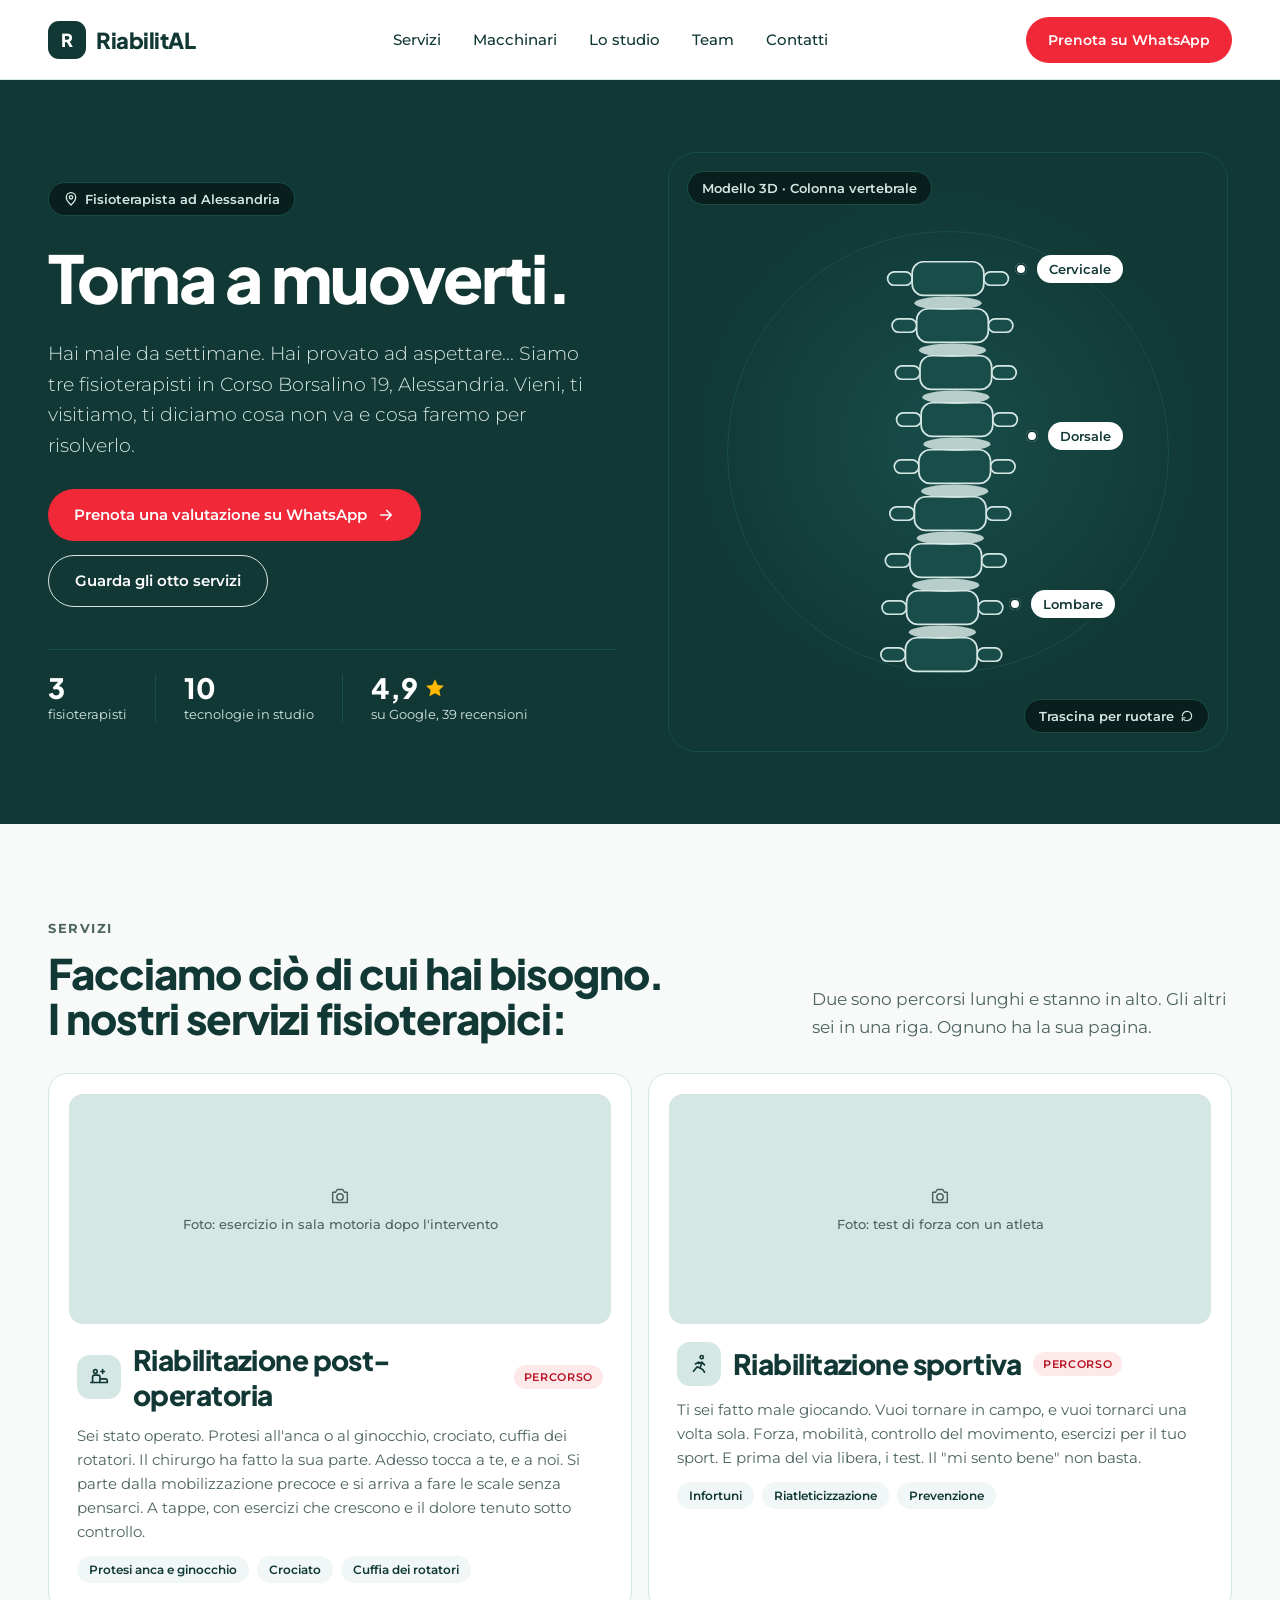
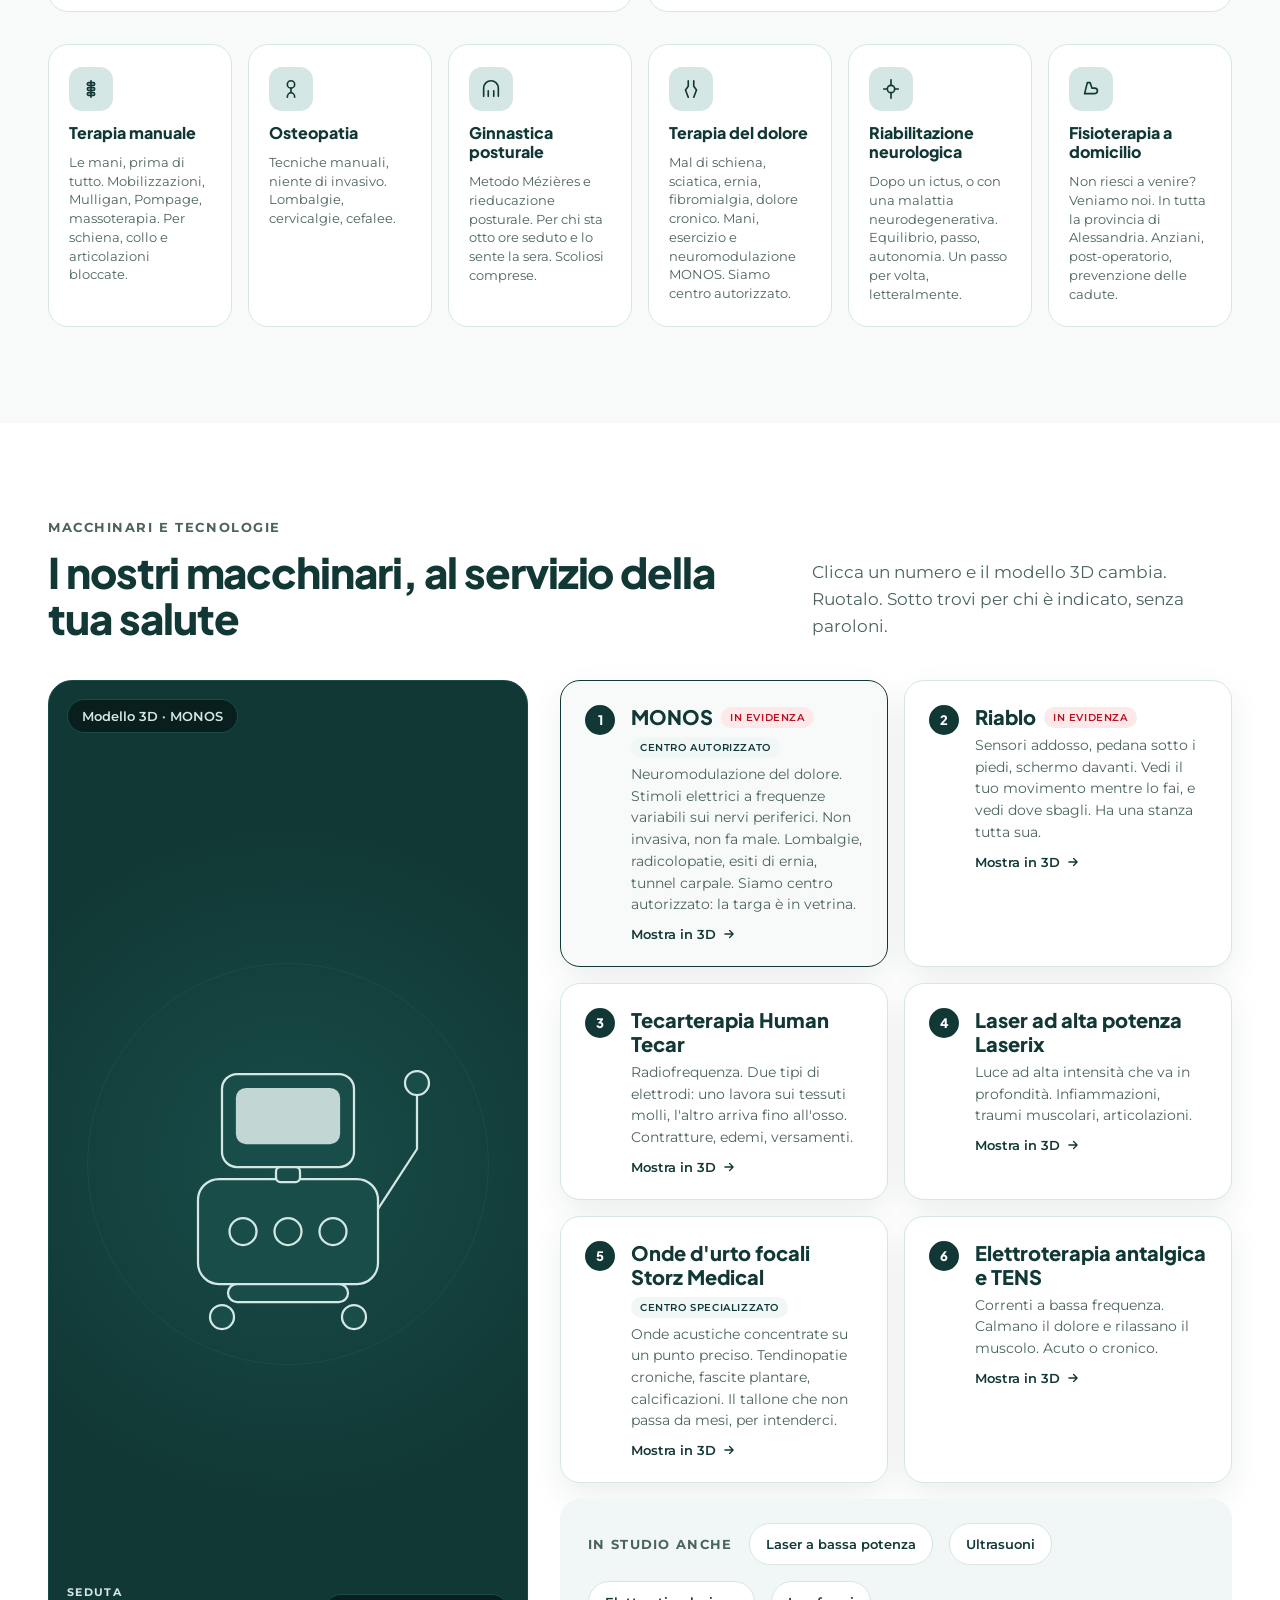
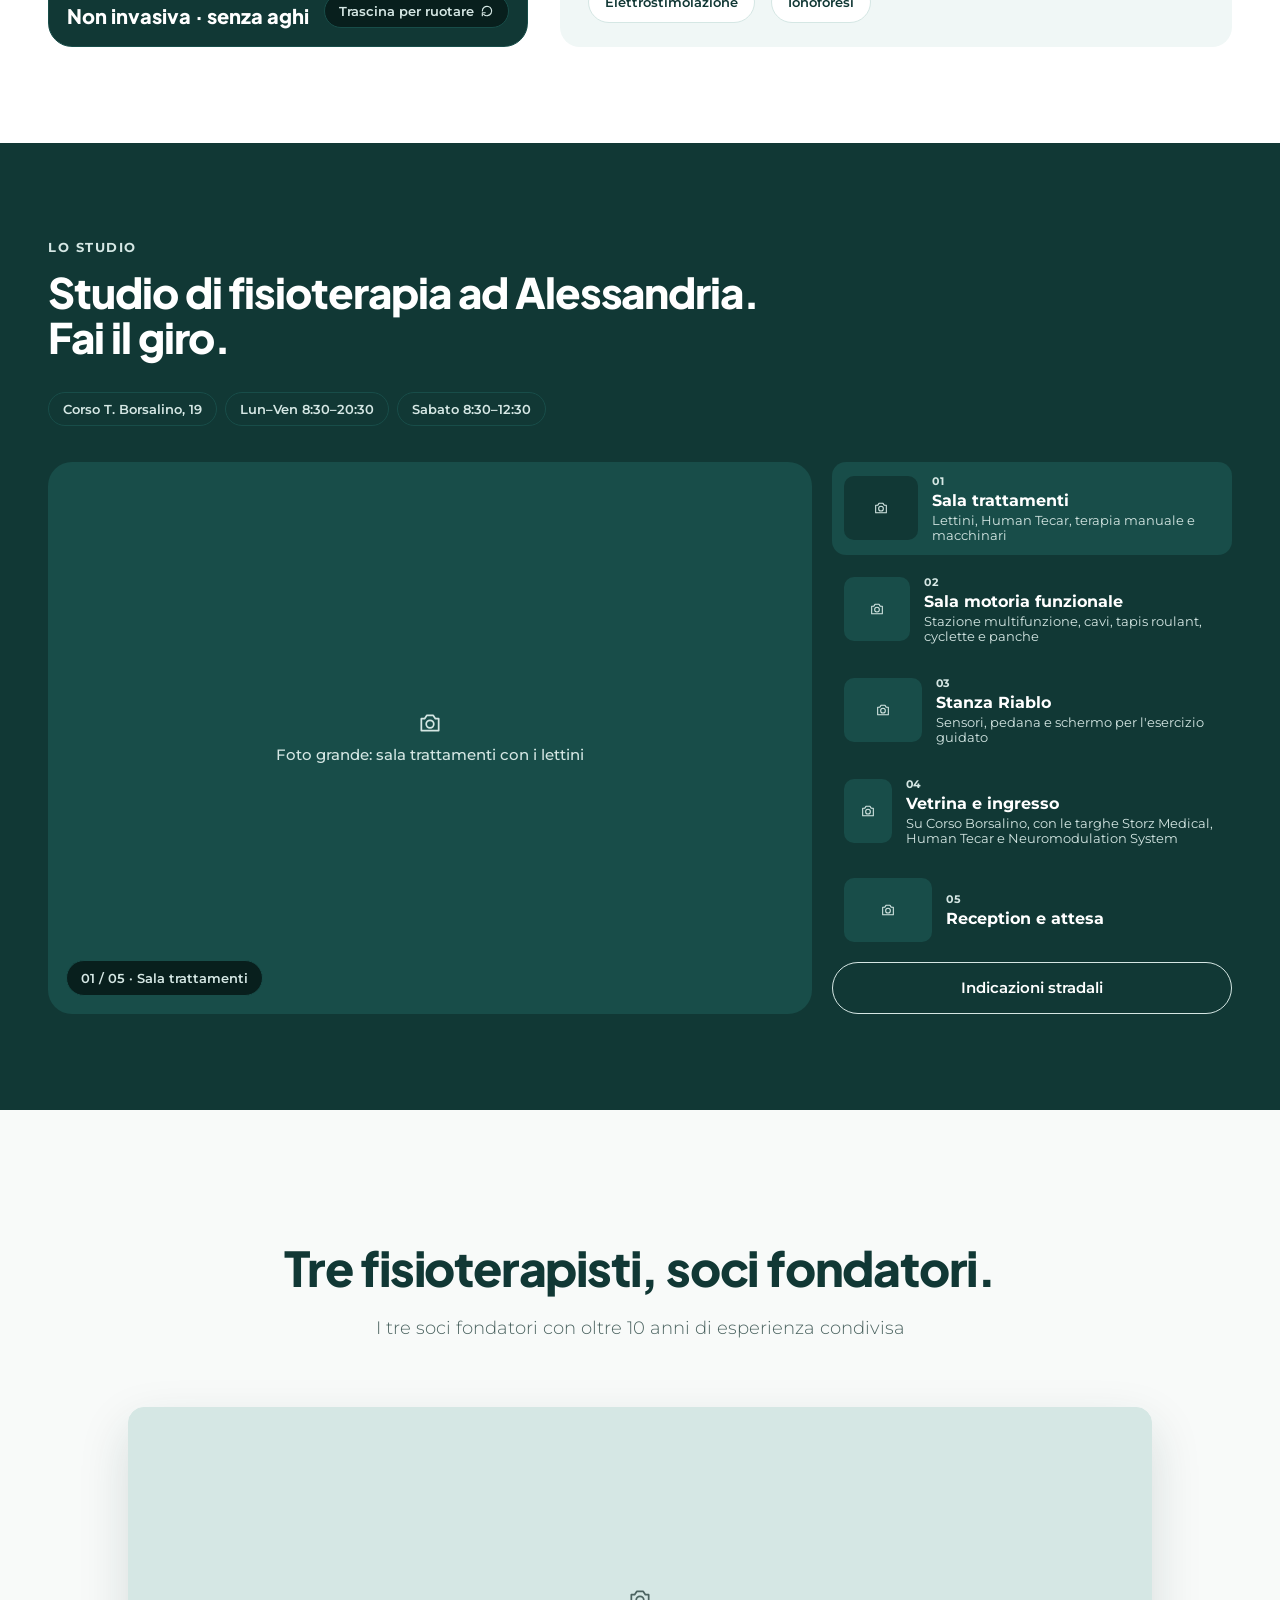
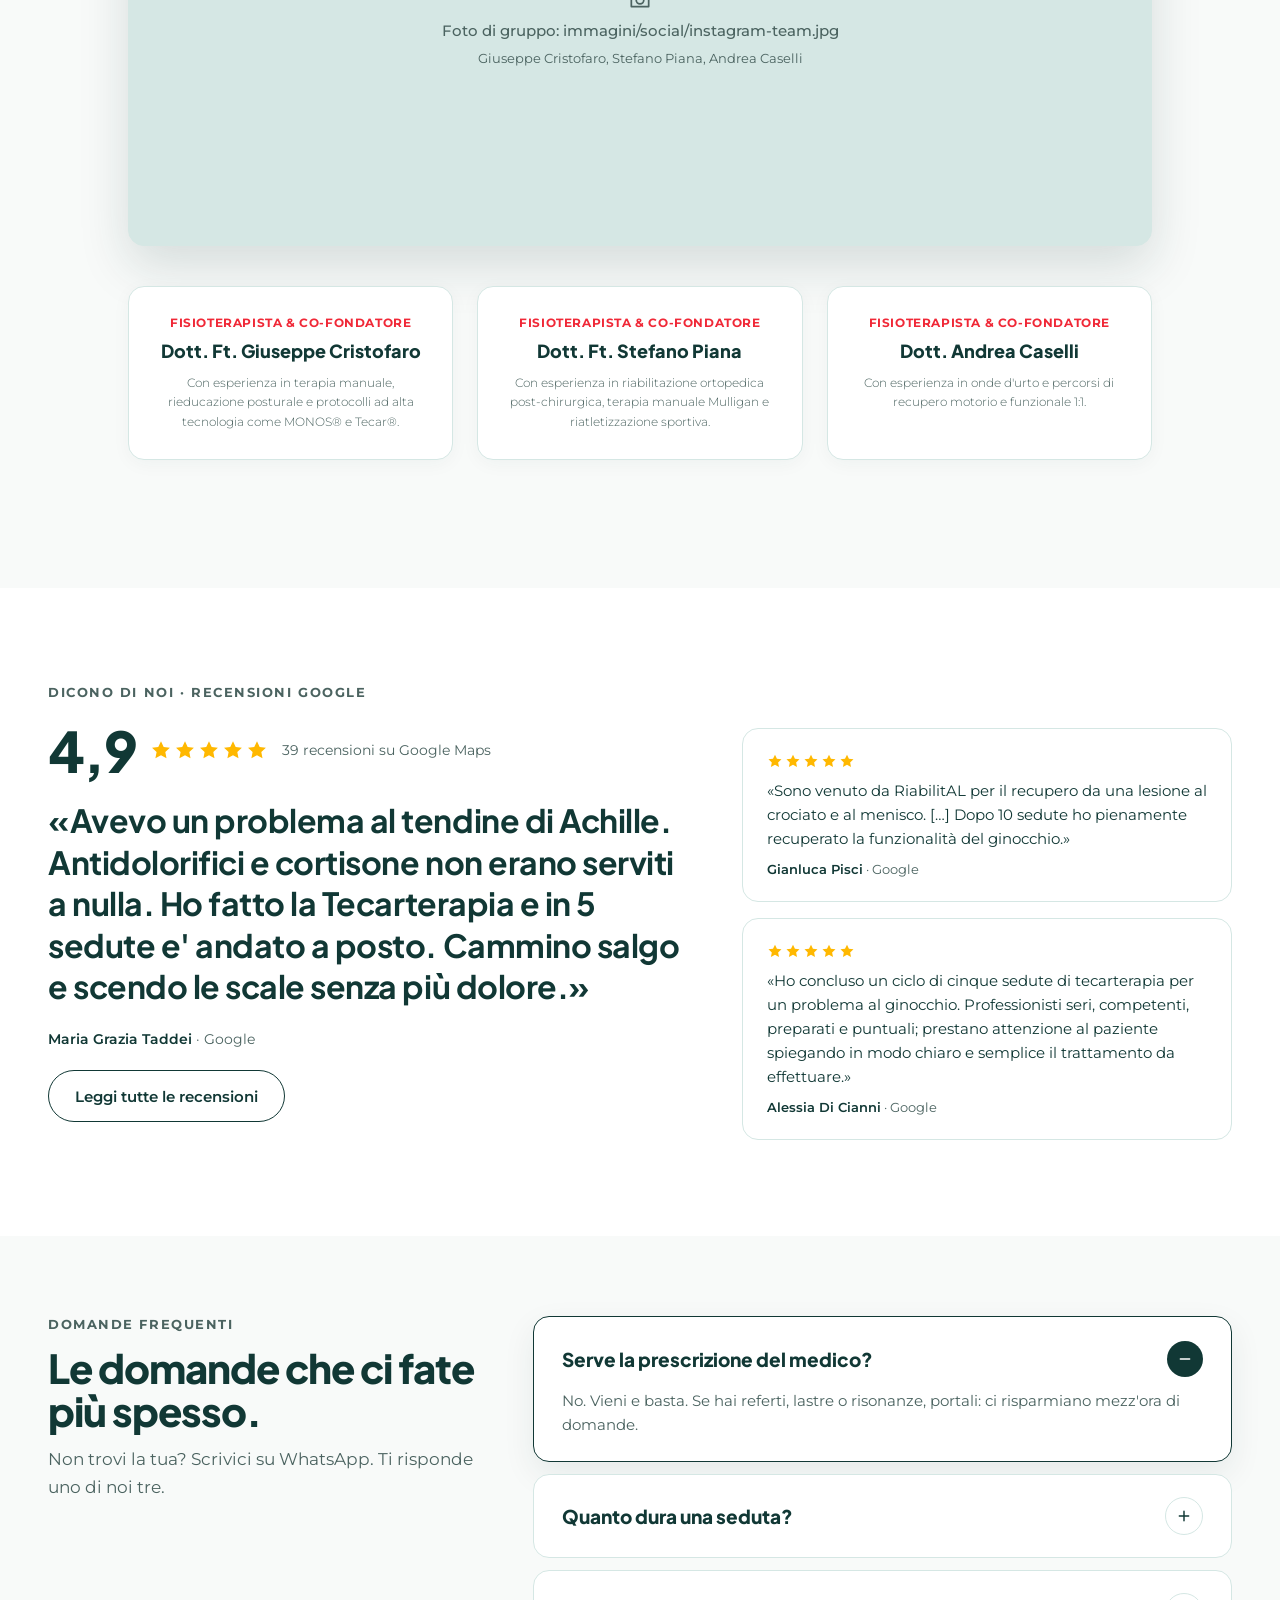
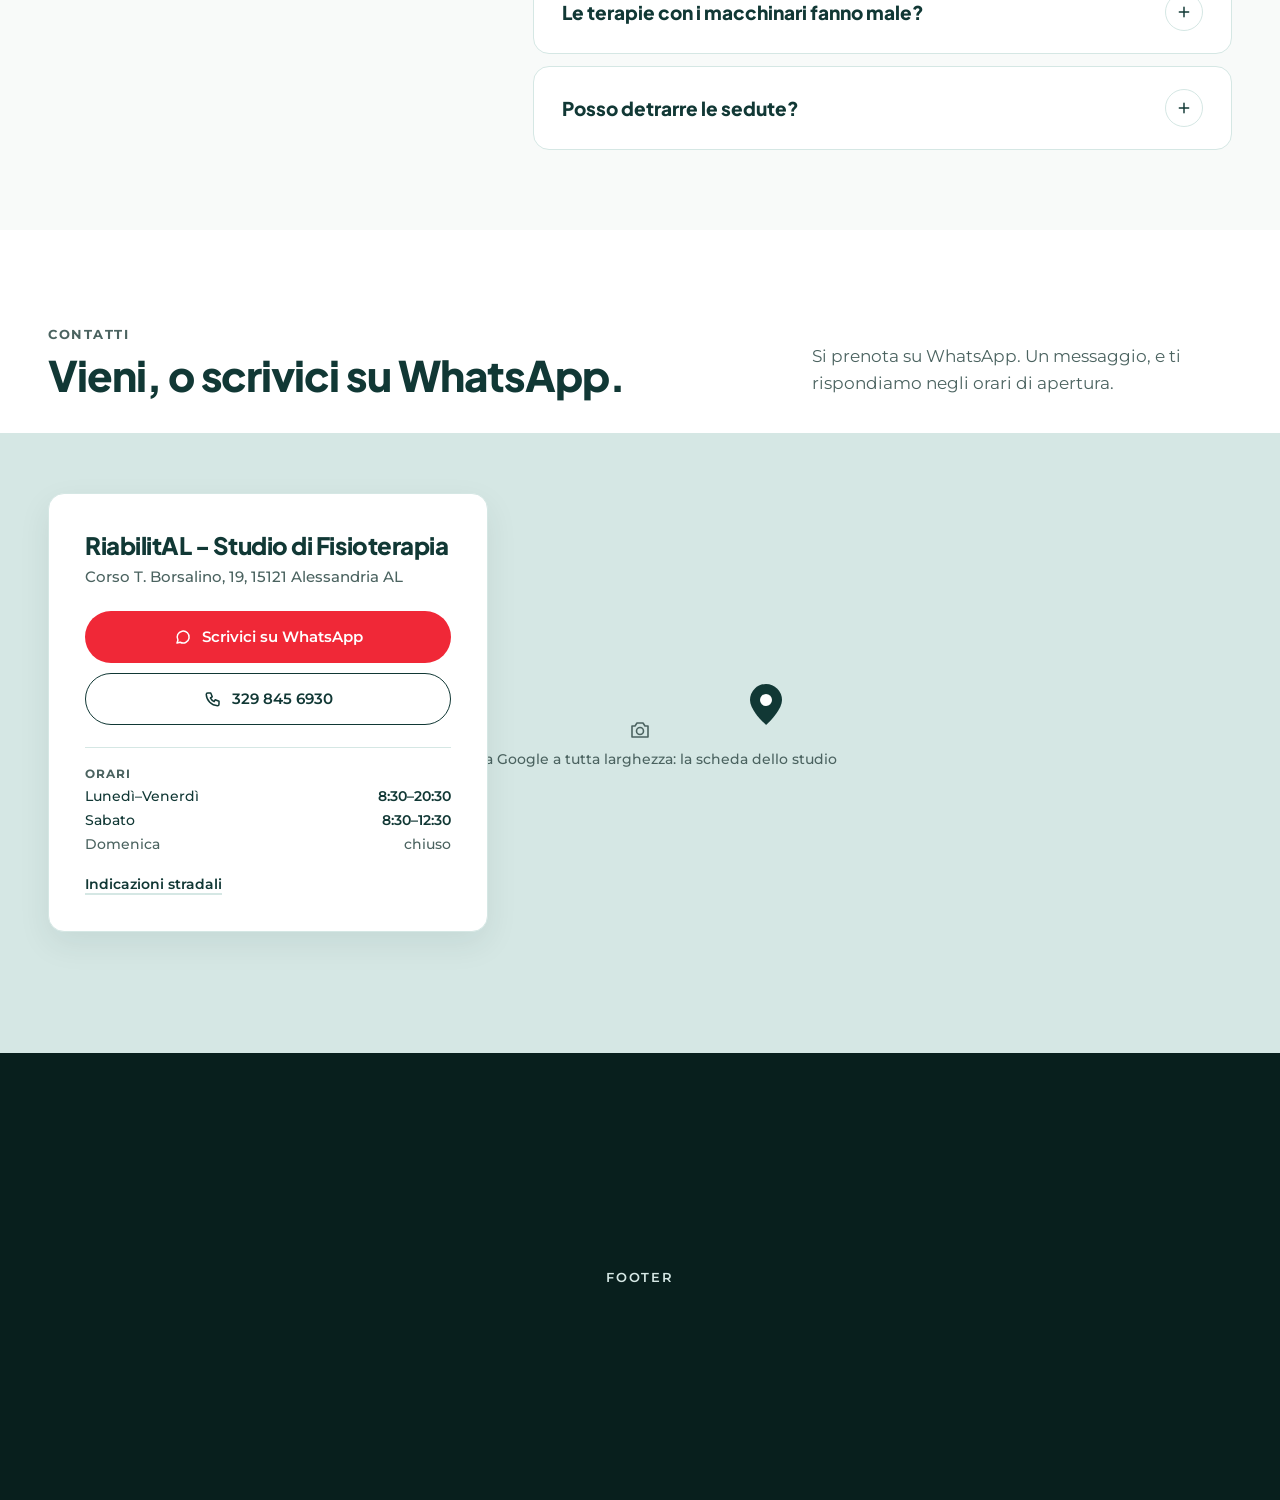
==== commit 31d6f35e: "Anteprima: tolta la scritta "da rifare" dal footer Co-Authored-By: Claude Opus 5.5 <noreply@anthropi" ====
--- a/anteprima/a-desktop.html
+++ b/anteprima/a-desktop.html
@@ -258,7 +258,7 @@
 </div>
 </section>
 
-<footer style="background:#081f1d;color:#d5e7e4;flex:1 0 160px;display:flex;align-items:center;justify-content:center;font-size:13px;font-weight:600;letter-spacing:.14em;text-transform:uppercase">Footer — da rifare</footer>
+<footer style="background:#081f1d;color:#d5e7e4;flex:1 0 160px;display:flex;align-items:center;justify-content:center;font-size:13px;font-weight:600;letter-spacing:.14em;text-transform:uppercase">Footer</footer>
 </div>
 
 
